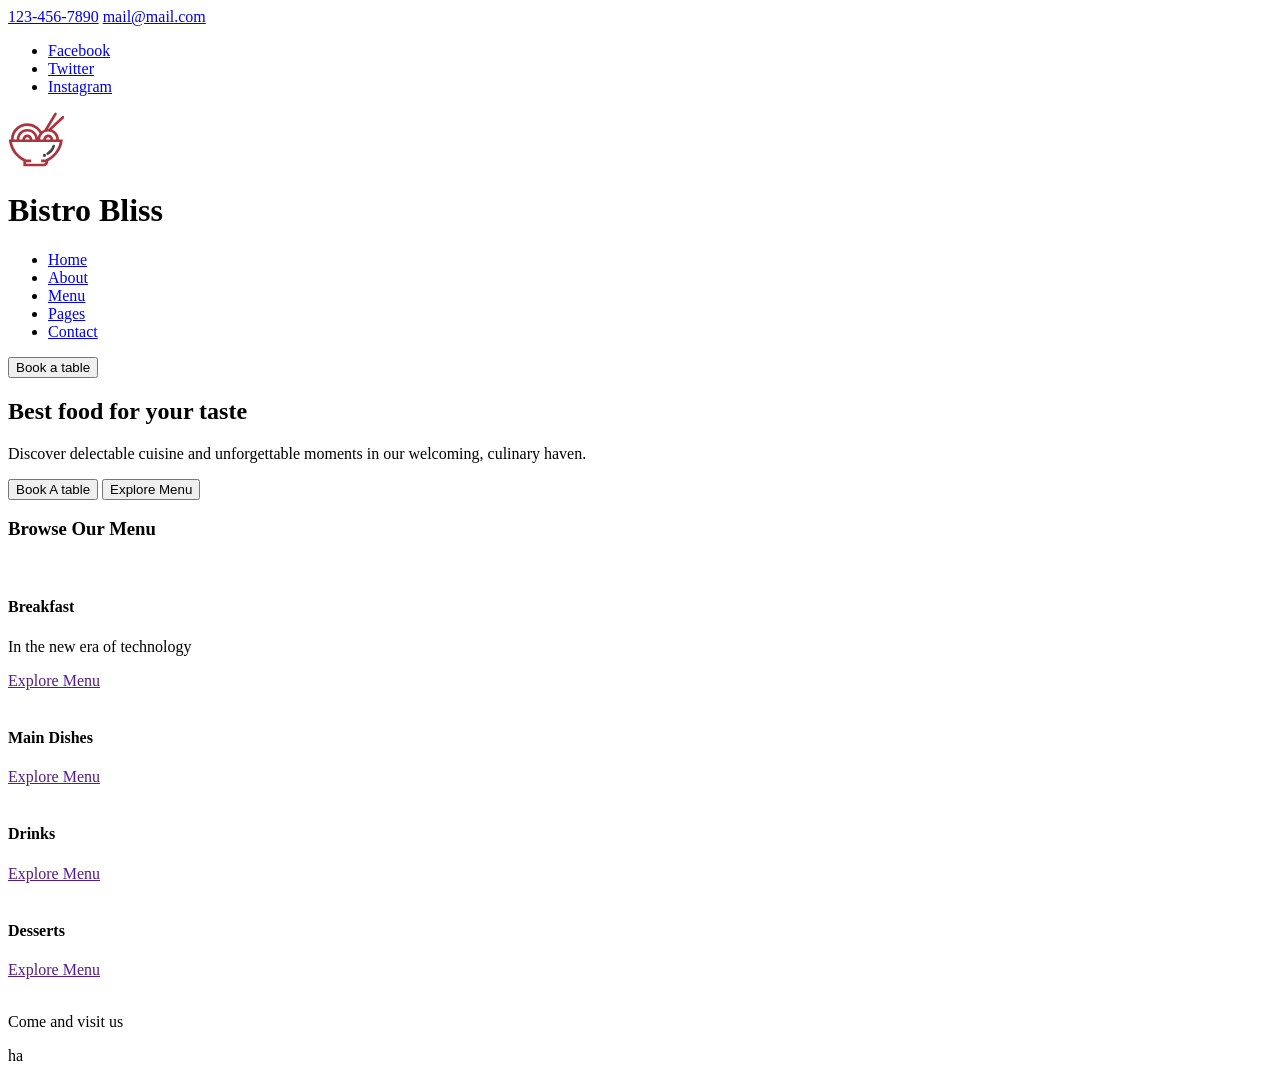
==== index.html @ f6287254 "primer dia de cambios en la web" ====
<!DOCTYPE html>
<html lang="es">
<head>
    <meta charset="UTF-8">
    <meta name="viewport" content="width=device-width, initial-scale=1.0">
    <title>Document</title>
</head>
<body>
    <header>
        <div class="top-bar">
            <div class="top-bar-contact">
                <a href="tel:1234567890">123-456-7890</a>
                <a href="mailto:mail@mail.com">mail@mail.com</a>
            </div>
        
            <nav class="top-bar-social">
                <ul>
                    <li>
                        <a href="#">Facebook</a>
                    </li>
                    <li>
                        <a href="#">Twitter</a>
                    </li>
                    <li>
                        <a href="#">Instagram</a>
                    </li>
                </ul>
            </nav>
        </div>
        <div class="main-menu">
            <div>
                <img class="logo" src="/images/japanese-food (1).svg" alt="Logo del restaurante Bistro Bliss">
                <h1>Bistro Bliss</h1>
            </div>
            <nav class="menu">
                <ul>
                    <li>
                        <a href="#">Home</a>
                    </li>
                    <li>
                        <a href="#">About</a>
                    </li>
                    <li>
                        <a href="#">Menu</a>
                    </li>
                    <li>
                        <a href="#">Pages</a>
                    </li>
                    <li>
                        <a href="#">Contact</a>
                    </li>
                </ul>
            </nav>
            <button class="button">Book a table</button>
        </div>
    </header>
    <main>
       <section class="hero-banner">
            <div class="hero-banner-content">
                <h2 class="hero-banner-title">Best food for your taste</h2>
                <p class="hero-banner-description">Discover delectable cuisine and unforgettable moments in our welcoming, culinary haven.</p>
                <div class="hero-banner-buttons">
                    <button class="hero-banner-button">Book A table</button>
                    <button class="hero-banner-button">Explore Menu</button> 
                </div>
            </div>
       </section>
       <section class="our menu">
        <h3 class="our-menu-title">Browse Our Menu</h3>
        <div class="our-menu-cards">
            <article>
                <img src="" alt="">
                <h4>Breakfast</h4>
                <p>In the new era of technology</p>
                <a href="">Explore Menu</a>
            </article>
            <article>
                <img src="" alt="">
                <h4>Main Dishes</h4>
                <p></p>
                <a href="">Explore Menu</a>
            </article>
            <article>
                <img src="" alt="">
                <h4>Drinks</h4>
                <p></p>
                <a href="">Explore Menu</a>
            </article>
            <article>
                <img src="" alt="">
                <h4>Desserts</h4>
                <p></p>
                <a href="">Explore Menu</a>
            </article>

        </div>
       </section>
       <section class="about-us">
        <div class="abou-us-info">
            <img src="" alt="">
            <article>
                <p>Come and visit us</p>
                <p></p>
                <p>ha</p>
                <p></p>
            </article>
        </div>

    
       </section>
       <section></section>
       <section></section>
       <section></section>
       <section></section>
    




   </main>
   <footer></footer>
    












</body>
</html>
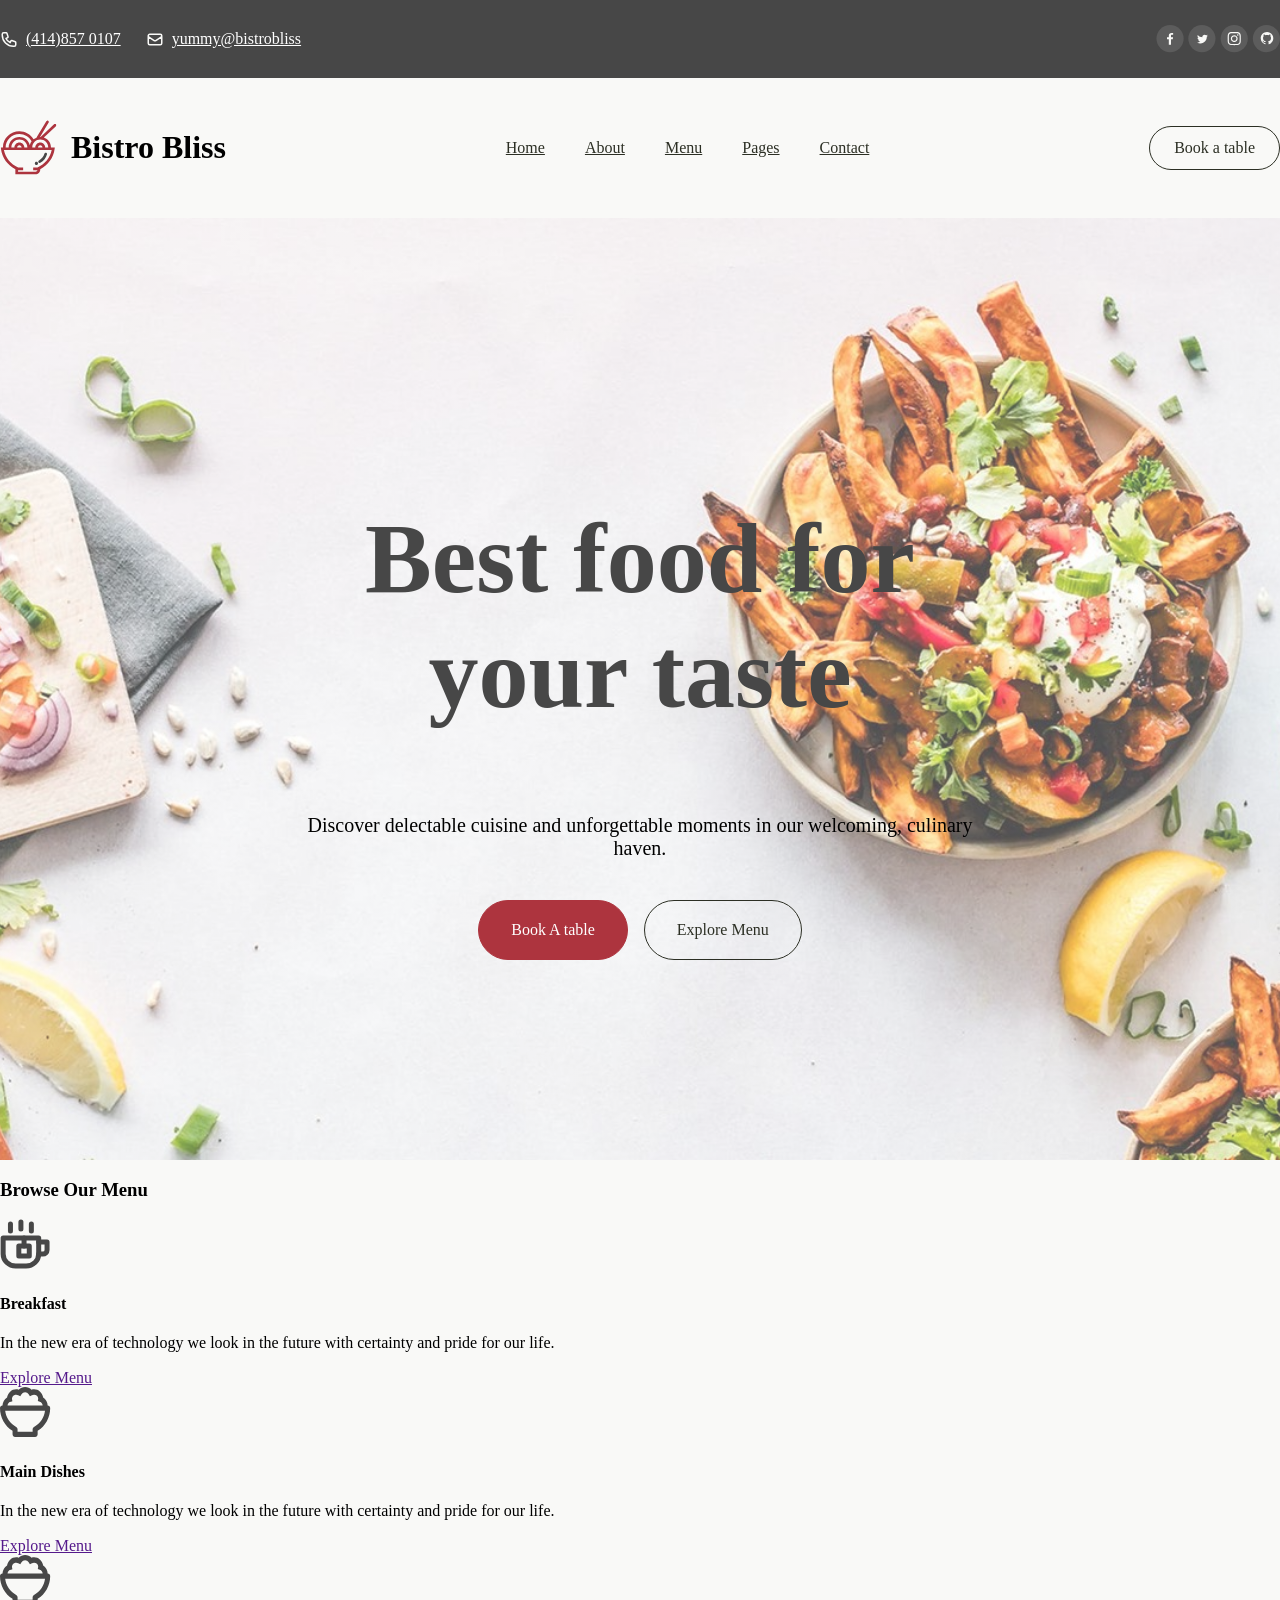
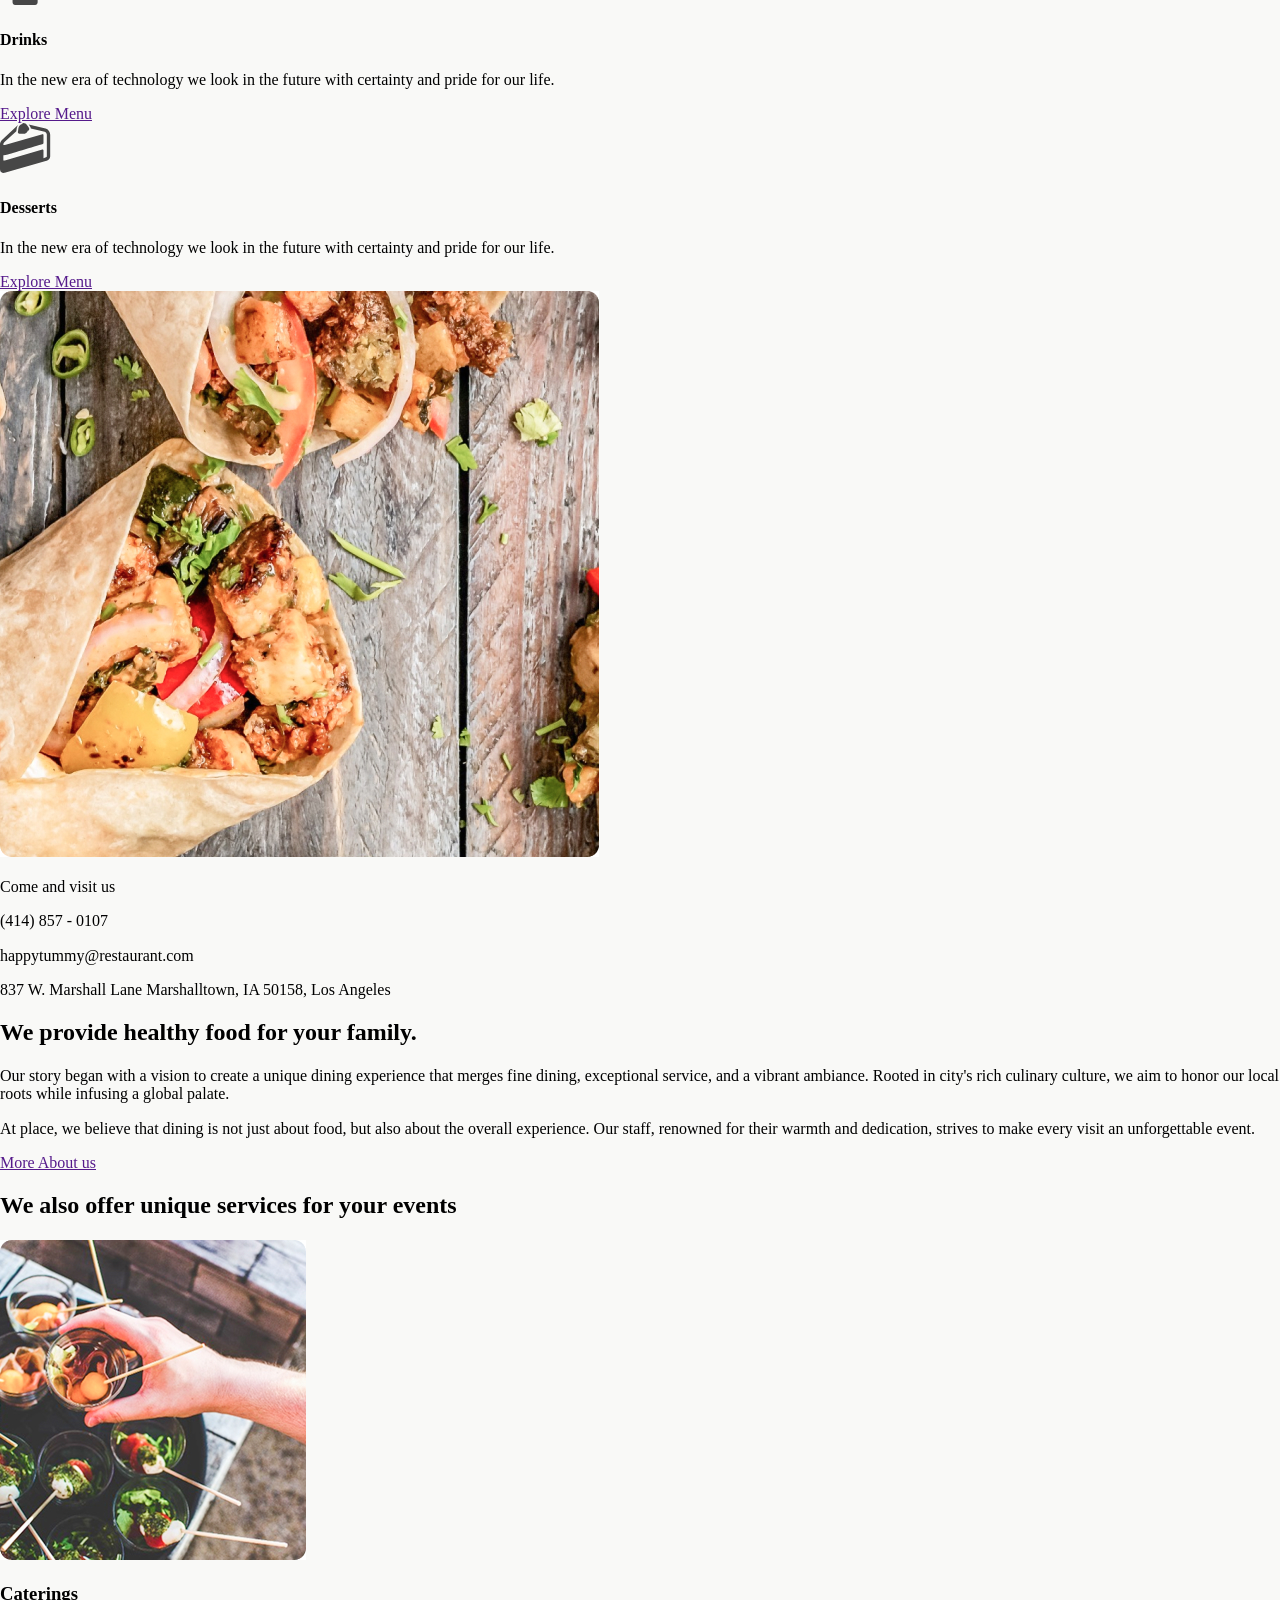
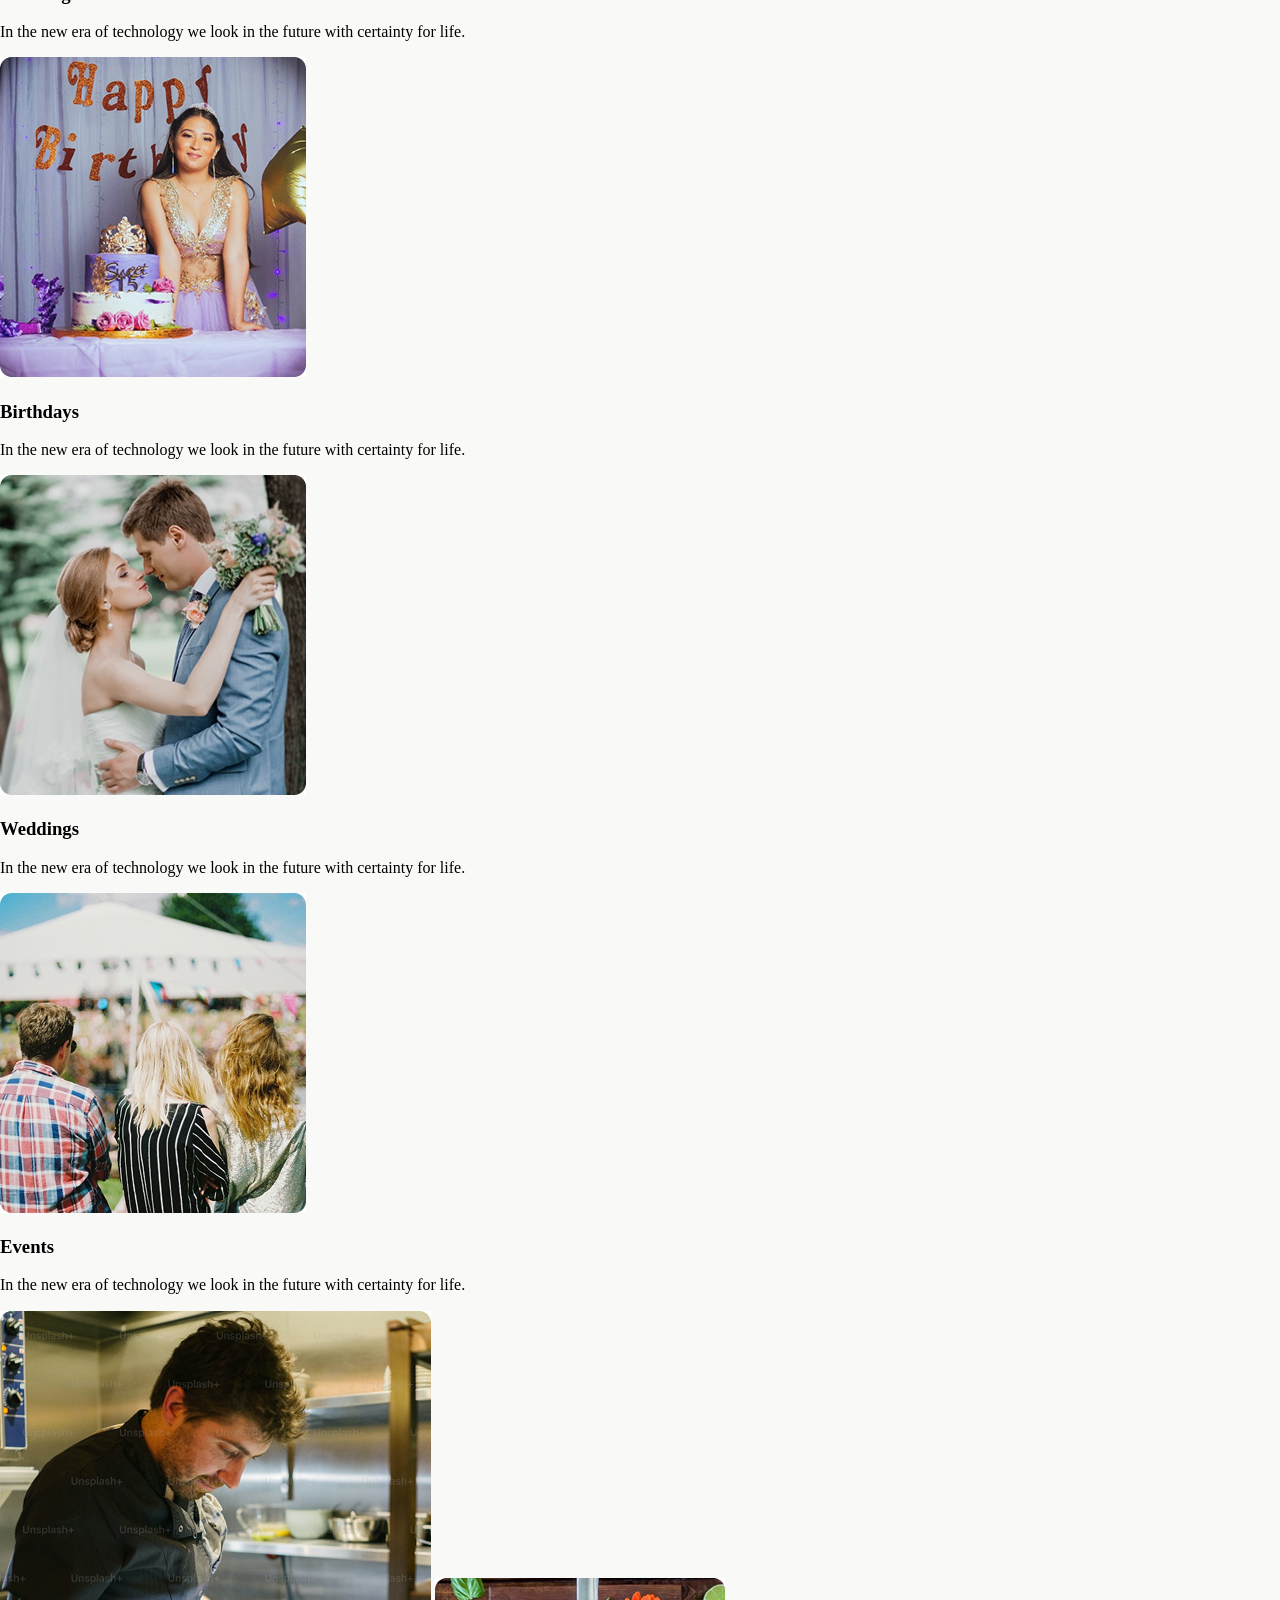
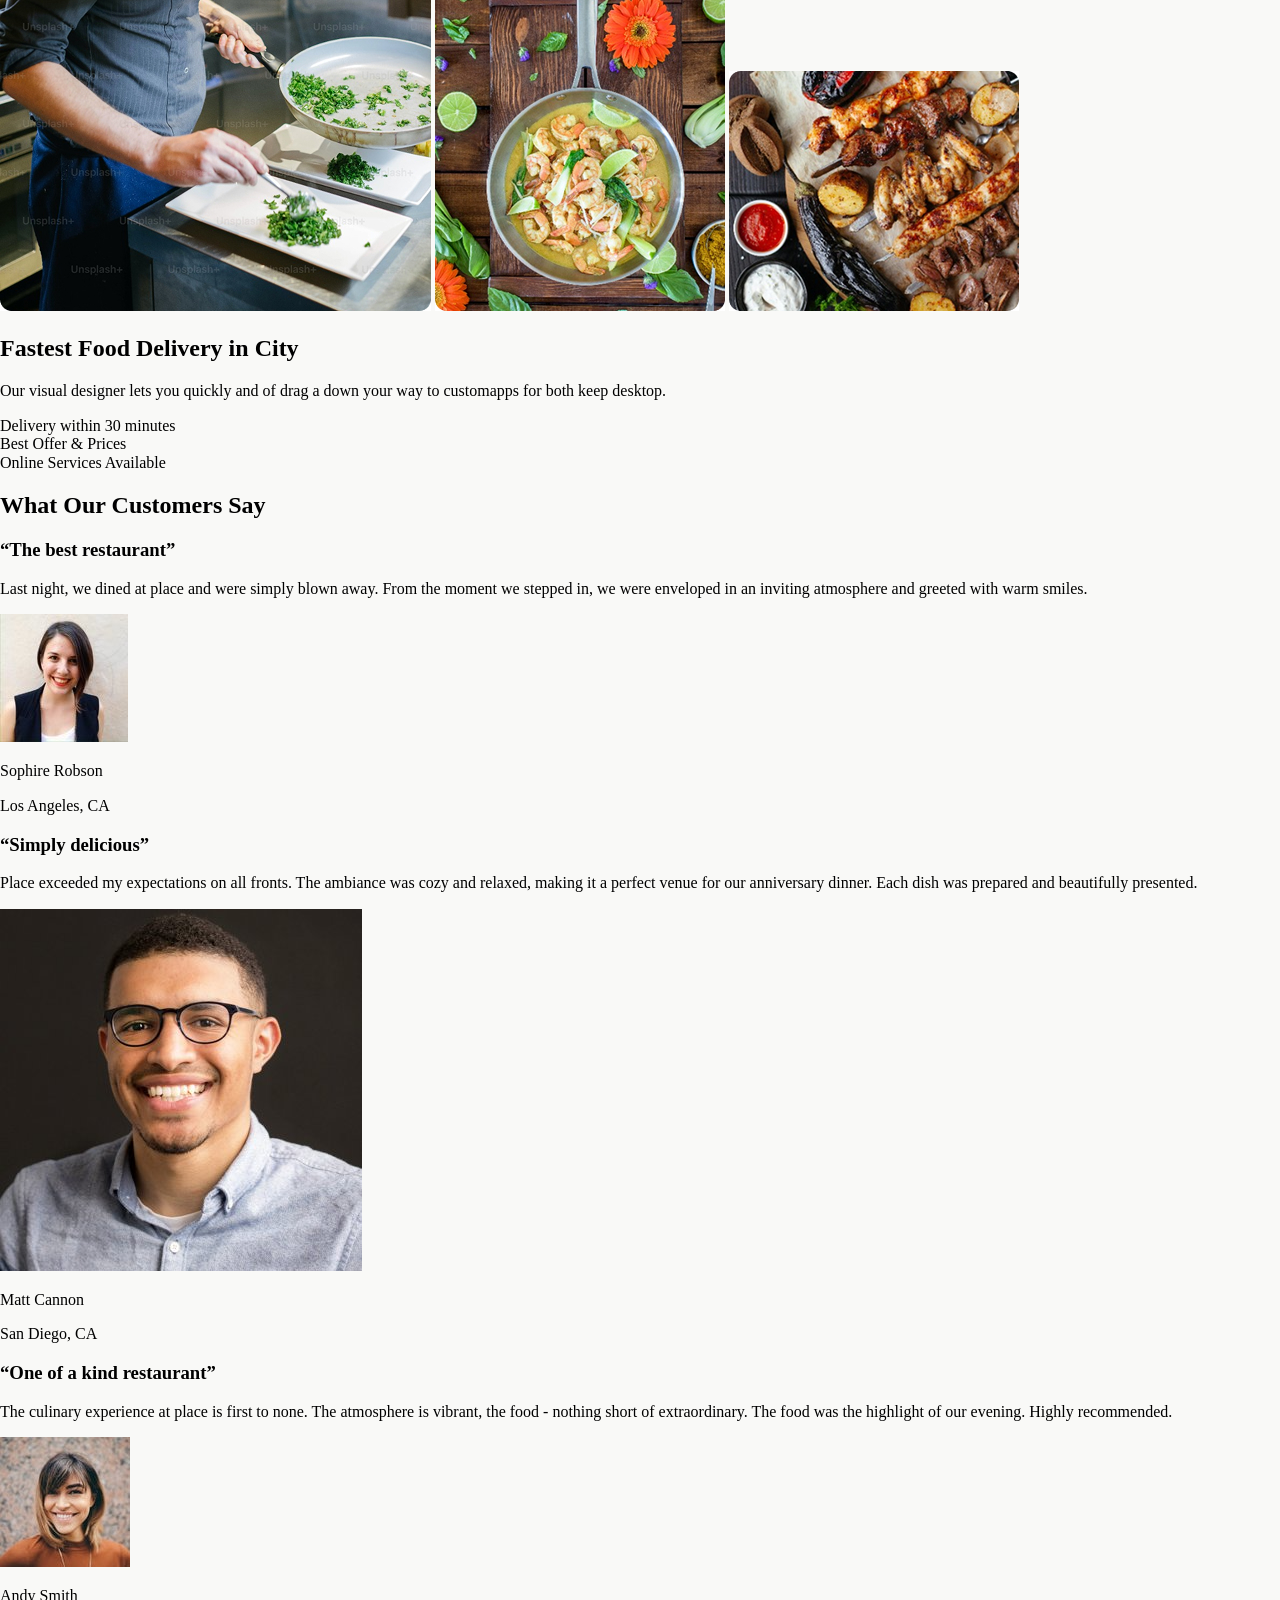
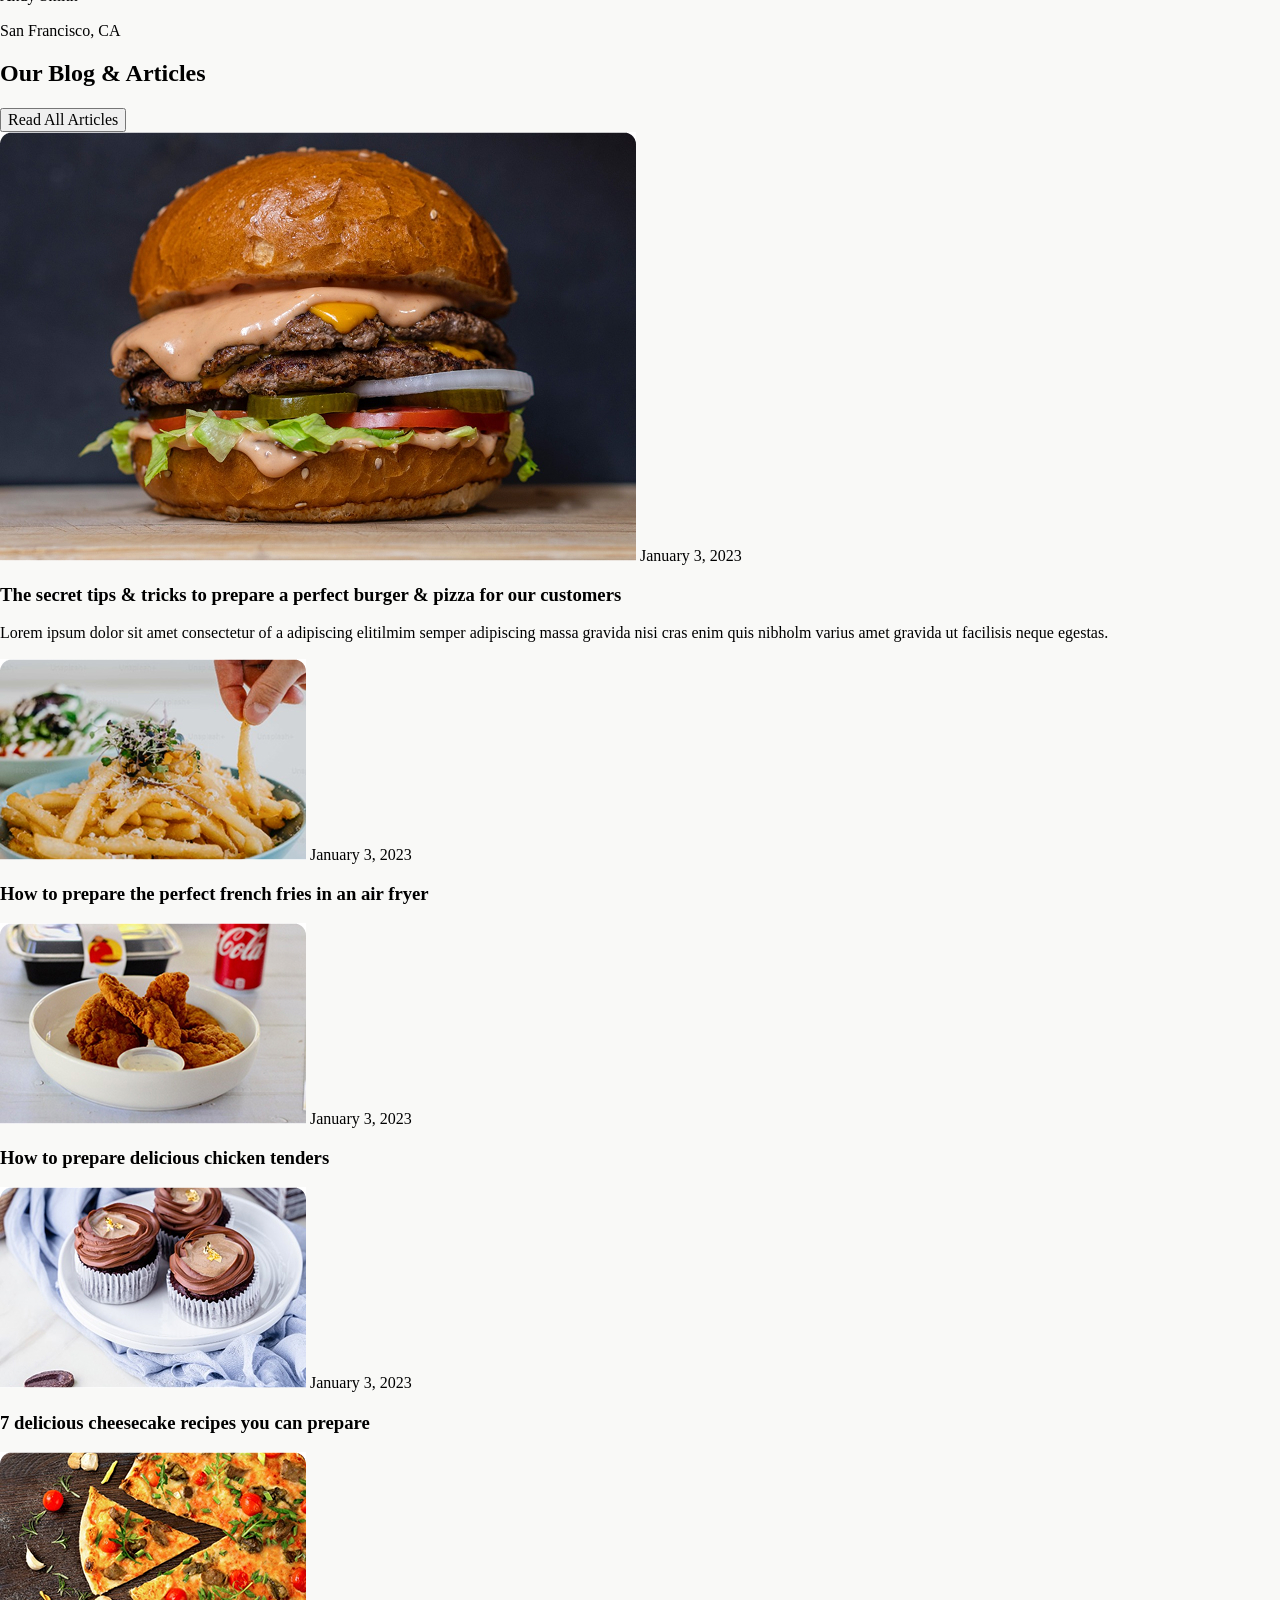
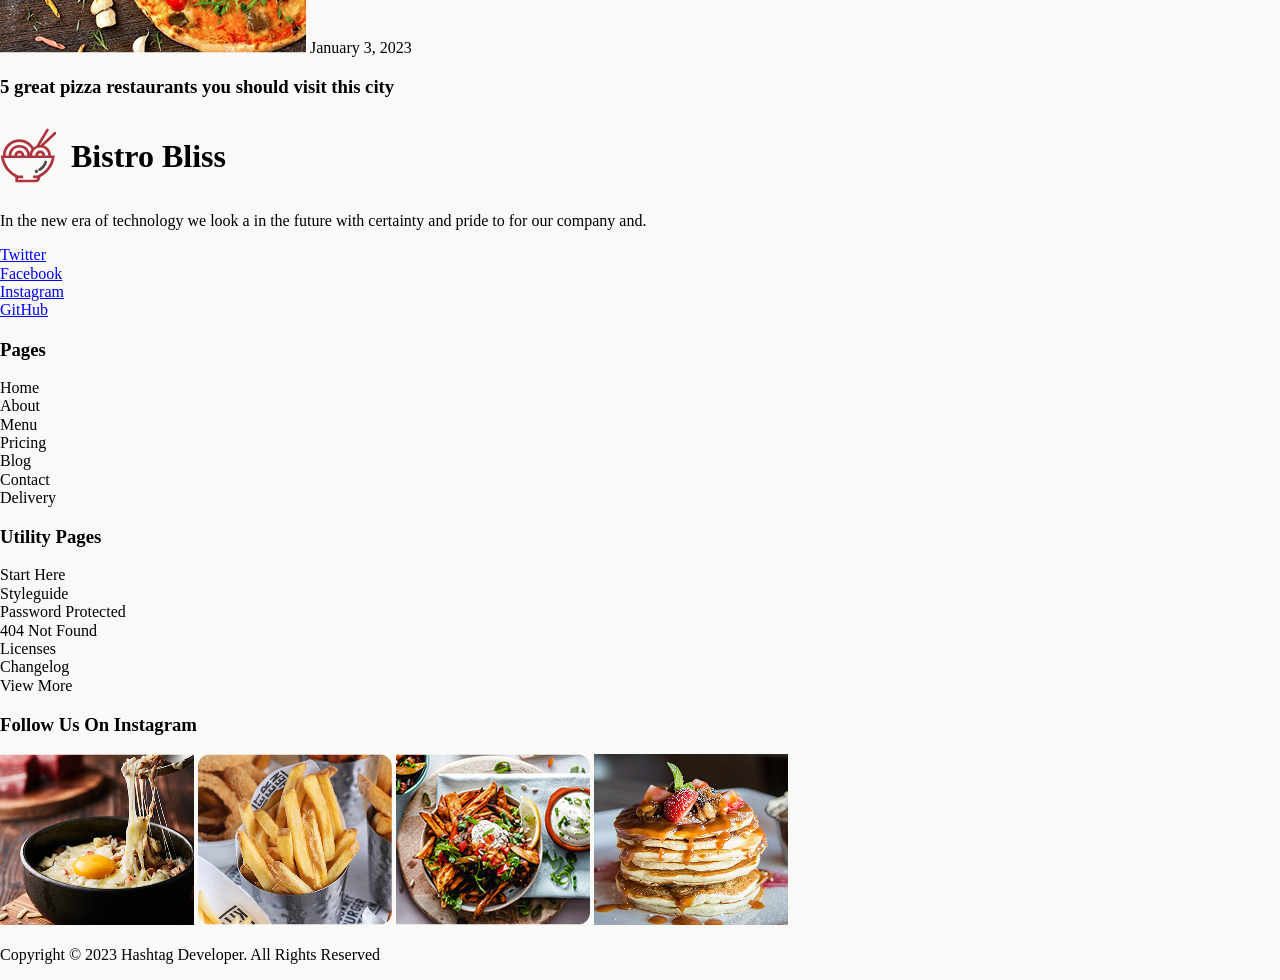
==== commit 5d463d54: "fin html y primeros css" ====
--- a/index.html
+++ b/index.html
@@ -4,36 +4,55 @@
     <meta charset="UTF-8">
     <meta name="viewport" content="width=device-width, initial-scale=1.0">
     <title>Document</title>
+    <link rel="stylesheet" href="/css/styles.css">
 </head>
 <body>
-    <header>
-        <div class="top-bar">
-            <div class="top-bar-contact">
-                <a href="tel:1234567890">123-456-7890</a>
-                <a href="mailto:mail@mail.com">mail@mail.com</a>
-            </div>
-        
-            <nav class="top-bar-social">
-                <ul>
-                    <li>
-                        <a href="#">Facebook</a>
-                    </li>
-                    <li>
-                        <a href="#">Twitter</a>
-                    </li>
-                    <li>
-                        <a href="#">Instagram</a>
-                    </li>
-                </ul>
+    <header class="header">
+        <div class="bg-dark-grey">
+            <nav class="top-bar">
+                <div class="top-bar-contact">
+                    <a href="tel:1234567890">
+                        <img src="/images/phone.svg" alt="">
+                    (414)857 0107
+                    </a>
+                    <a href="mailto:mail@mail.com">
+                        <img src="/images/mail.svg" alt="icono del mail">
+                    yummy@bistrobliss
+                    </a>
+                </div>
+                <nav class="top-bar-social">
+                    <ul class="top-bar-social-menu">
+                        <li>
+                            <a href="#">
+                                <img src="/images/facebook.svg" alt="Icono de Facebook">
+                            </a>
+                        </li>
+                        <li>
+                            <a href="#">
+                                <img src="/images/twitter.svg" alt="Icono de Twitter">
+                            </a>
+                        </li>
+                        <li>
+                            <a href="#">
+                                <img src="/images/instagram.svg" alt="Icono de Instagram">
+                            </a>
+                        </li>
+                        <li>
+                            <a href="#">
+                                <img src="/images/github.svg" alt="Icono de GitHub">
+                            </a>
+                        </li>
+                    </ul>
+                </nav>
             </nav>
         </div>
         <div class="main-menu">
-            <div>
+            <div class="logo">
                 <img class="logo" src="/images/japanese-food (1).svg" alt="Logo del restaurante Bistro Bliss">
                 <h1>Bistro Bliss</h1>
             </div>
             <nav class="menu">
-                <ul>
+                <ul class="menu-list">
                     <li>
                         <a href="#">Home</a>
                     </li>
@@ -54,83 +73,241 @@
             <button class="button">Book a table</button>
         </div>
     </header>
-    <main>
+    <main class="main">
        <section class="hero-banner">
             <div class="hero-banner-content">
                 <h2 class="hero-banner-title">Best food for your taste</h2>
                 <p class="hero-banner-description">Discover delectable cuisine and unforgettable moments in our welcoming, culinary haven.</p>
                 <div class="hero-banner-buttons">
-                    <button class="hero-banner-button">Book A table</button>
-                    <button class="hero-banner-button">Explore Menu</button> 
+                    <button class="button button-red button-xl">Book A table</button>
+                    <button class="button button-xl">Explore Menu</button> 
                 </div>
             </div>
        </section>
        <section class="our menu">
-        <h3 class="our-menu-title">Browse Our Menu</h3>
-        <div class="our-menu-cards">
-            <article>
-                <img src="" alt="">
-                <h4>Breakfast</h4>
-                <p>In the new era of technology</p>
-                <a href="">Explore Menu</a>
-            </article>
-            <article>
-                <img src="" alt="">
-                <h4>Main Dishes</h4>
-                <p></p>
-                <a href="">Explore Menu</a>
-            </article>
-            <article>
-                <img src="" alt="">
-                <h4>Drinks</h4>
-                <p></p>
-                <a href="">Explore Menu</a>
-            </article>
-            <article>
-                <img src="" alt="">
-                <h4>Desserts</h4>
-                <p></p>
-                <a href="">Explore Menu</a>
-            </article>
+            <h3 class="our-menu-title">Browse Our Menu</h3>
+            <div class="our-menu-cards">
+                <article class="our-menu-card">
+                    <img class="our-menu-card-image" src="/images/icono taza.svg" alt="Icon Breakfast">
+                    <h4 class="our-menu-card-title">Breakfast</h4>
+                    <p class="our-menu-card-desc">In the new era of technology we look in the future with certainty and pride for our life.</p>
+                    <a href="">Explore Menu</a>
+                </article>
+                <article class="our-menu-card">
+                    <img class="our-menu-card-image" src="/images/icono bol.svg" alt="Icon Main-dishes">
+                    <h4 class="our-menu-card-title" >Main Dishes</h4>
+                    <p class="our-menu-card-desc">In the new era of technology we look in the future with certainty and pride for our life.</p>
+                    <a href="">Explore Menu</a>
+                </article>
+                <article class="our-menu-card">
+                    <img class="our-menu-card-image" src="/images/icono bol.svg" alt="Icon Drinks">
+                    <h4 class="our-menu-card-title">Drinks</h4>
+                    <p class="our-menu-card-desc">In the new era of technology we look in the future with certainty and pride for our life.</p>
+                    <a href="">Explore Menu</a>
+                </article>
+                <article class="our-menu-card">
+                    <img class="our-menu-card-image" src="/images/icono tarta.svg" alt="Icon Desserts">
+                    <h4 class="our-menu-card-title">Desserts</h4>
+                    <p class="our-menu-card-desc">In the new era of technology we look in the future with certainty and pride for our life.</p>
+                    <a href="">Explore Menu</a>
+                </article>
+            </div>
+       </section>
+       <section class="about-us">
+            <div class="about-us-info">
+                <img class="about-us-info-image" src="/images/about us.jpg" alt="Image about-us">
+                <article class="about-us-info-box">
+                    <p class="about-us-info-box-title">Come and visit us</p>
+                    <p class="about-us-info-box-phone">(414) 857 - 0107</p>
+                    <p class="about-us-info-box-mail">happytummy@restaurant.com</p>
+                    <p class="about-us-info-box-address">837 W. Marshall Lane Marshalltown, IA 50158, Los Angeles</p>
+                </article>
+            </div>
+            <div class="about-us-text">
+                <h2 class="about-us-title">We provide healthy food for your family.</h2>
+                <p class="about-us-desc">Our story began with a vision to create a unique dining experience that merges fine dining, exceptional service, and a vibrant ambiance. Rooted in city's rich culinary culture, we aim to honor our local roots while infusing a global palate.</p>
+                <p class="about-us-desc">At place, we believe that dining is not just about food, but also about the overall experience. Our staff, renowned for their warmth and dedication, strives to make every visit an unforgettable event.</p>
+                <a class="about-us-link" href="">More About us</a>
+            </div>
+       </section>
+       <section class="services">
+            <h2 class="services-title">We also offer unique services for your events</h2>
+            <div class="services-cards">
+                <article class="services-card">
+                    <img class="services-card-img" src="/images/services_card_1.jpg" alt="">
+                    <h3 class="services-card-title">Caterings</h3>
+                    <p class="services-card-desc">In the new era of technology we look in the future with certainty for life.</p>
+                </article>
+                <article class="services-card">
+                    <img class="services-card-img" src="/images/services_card_2.jpg" alt="Image of the Birthday">
+                    <h3 class="services-card-title">Birthdays</h3>
+                    <p class="services-card-desc">In the new era of technology we look in the future with certainty for life.</p>
+                </article>
+                <article class="services-card">
+                    <img class="services-card-img" src="/images/services_card_3.jpg" alt="Image of the wedding">
+                    <h3 class="services-card-title">Weddings</h3>
+                    <p class="services-card-desc">In the new era of technology we look in the future with certainty for life.</p>
+                </article>
+                <article class="services-card">
+                    <img class="services-card-img" src="/images/services_card_4.jpg" alt="">
+                    <h3 class="services-card-title">Events</h3>
+                    <p class="services-card-desc">In the new era of technology we look in the future with certainty for life.</p>
+                </article>
+            </div>
+       </section>
+       <section class="delivery">
+            <div class="delivery-imgs">
+                <img class="delivery-imgs-img" src="/images/chef.jpg" alt="">
+                <img class="delivery-imgs-img" src="/images/prawns.jpg" alt="">
+                <img class="delivery-imgs-img" src="/images/meat.jpg" alt="">
+            </div>
+            <div class="delivery-info">
+                <h2 class="delivery-info-title">Fastest Food Delivery in City</h2>
+                <p class="delivery-desc">Our visual designer lets you quickly and of drag a down your way to customapps for both keep desktop. </p>
+                <ul class="delivery-points">
+                    <li class="delivery-points-item">Delivery within 30 minutes</li>
+                    <li class="delivery-points-item">Best Offer & Prices</li>
+                    <li class="delivery-points-item">Online Services Available</li>
+                </ul>
+            </div>
+       </section>
+       <section class="opinions">
+            <h2 class="opinions-title">What Our Customers Say</h2>
+            <div class="opinions-cards">
+                <article class="opinions-card">
+                    <h3 class="opinions-card-title">“The best restaurant”</h3>
+                    <p class="opinions-card-desc">
+                    Last night, we dined at place and were simply blown away. 
+                    From the moment we stepped in, we were enveloped in an inviting atmosphere and greeted with warm smiles.</p>
+                    <div class="opinions-card-author">
+                        <img src="/images/customer1.png" alt="" class="opinions-card-author-img">
+                        <p class="opinions-card-author name">Sophire Robson</p>
+                        <p class="opinions-card-aurhor-city">Los Angeles, CA</p>
+                    </div>
+                </article>
+                <article class="opinions-card">
+                    <h3 class="opinions-card-title">“Simply delicious”</h3>
+                    <p class="opinions-card-desc">
+                        Place exceeded my expectations on all fronts. 
+                        The ambiance was cozy and relaxed, making it a perfect venue for our anniversary dinner. 
+                        Each dish was prepared and beautifully presented.</p>
+                    <div class="opinions-card-author">
+                        <img src="/images/customer2.png" alt="" class="opinions-card-author-img">
+                        <p class="opinions-card-author name">Matt Cannon</p>
+                        <p class="opinions-card-aurhor-city">San Diego, CA</p>
+                    </div>
+                </article>
+                <article class="opinions-card">
+                    <h3 class="opinions-card-title">“One of a kind restaurant”</h3>
+                    <p class="opinions-card-desc">
+                        The culinary experience at place is first to none. 
+                        The atmosphere is vibrant, the food - nothing short of extraordinary. 
+                        The food was the highlight of our evening. Highly recommended.</p>
+                    <div class="opinions-card-author">
+                        <img src="/images/customer3.png" alt="" class="opinions-card-author-img">
+                        <p class="opinions-card-author name">Andy Smith</p>
+                        <p class="opinions-card-aurhor-city">San Francisco, CA</p>
+                    </div>
+                </article>
+            </div>
+       </section>
+       <section class="blog">
+            <div class="blog-header">
+                <h2 class="blog-title">Our Blog & Articles</h2>
+                <button class="blog-button">Read All Articles</button>
+            </div>
+            <div class="blog-articles">
+                <article class="blog-article">
+                    <img class="blog-article-img" src="/images/burguer.jpg" alt="">
+                    <time class="blog-article-date" datetime="">January 3, 2023</time>
+                    <h3 class="blog-article-title">The secret tips & tricks to prepare a perfect burger & pizza for our customers</h3>
+                    <p class="blog-article-desc">Lorem ipsum dolor sit amet consectetur of a adipiscing elitilmim semper adipiscing massa gravida nisi cras enim quis nibholm varius amet gravida ut facilisis neque egestas.</p>
+                </article>
+                <article class="blog-article">
+                    <img src="/images/fries.jpg" alt="">
+                    <time class="blog-article-date" datetime="">January 3, 2023</time>
+                    <h3 class="blog-article-title">How to prepare the perfect french fries in an air fryer</h3>
+                </article>
+                <article class="blog-article">
+                    <img src="/images/chikenfry.jpg" alt="">
+                    <time class="blog-article-date" datetime="">January 3, 2023</time>
+                    <h3 class="blog-article-title">How to prepare delicious chicken tenders</h3>
+                </article>
+                <article class="blog-article">
+                    <img src="/images/muffin.jpg" alt="">
+                    <time class="blog-article-date" datetime="">January 3, 2023</time>
+                    <h3 class="blog-article-title">7 delicious cheesecake recipes you can prepare</h3>
+                </article>
+                <article class="blog-article">
+                    <img src="/images/pizza.jpg" alt="">
+                    <time class="blog-article-date" datetime="">January 3, 2023</time>
+                    <h3 class="blog-article-title">5 great pizza restaurants you should visit this city</h3>
+                </article> 
+            </div>
 
+            
+       </section>
+   </main>
+   <footer class="footer">
+        <div class="footer-info">
+            <div class="footer-info-company">
+                <div class="logo">
+                    <img class="logo" src="/images/japanese-food (1).svg" alt="Logo del restaurante Bistro Bliss">
+                    <h1>Bistro Bliss</h1>
+                </div>
+                <p class="footer-info-company-desc">In the new era of technology we look a in the future with certainty and pride to for our company and.</p>
+                <nav class="top-bar-social">
+                    <ul class="">
+                        <li>
+                            <a href="#">Twitter</a>
+                        </li>
+                        <li>
+                            <a href="#">Facebook</a>
+                        </li>
+                        <li>
+                            <a href="#">Instagram</a>
+                        </li>
+                        <li>
+                            <a href="#">GitHub</a>
+                        </li>
+                    </ul>   
+                </nav>
+            </div>
+            <div class="footer-info-pages">
+                <h3 class="footer-info-pages-title">Pages</h3>
+                <ul class="footer-info-pages-menu">
+                    <li class="footer-info-pages-menu-item">Home</li>
+                    <li class="footer-info-pages-menu-item">About</li>
+                    <li class="footer-info-pages-menu-item">Menu</li>
+                    <li class="footer-info-pages-menu-item">Pricing</li>
+                    <li class="footer-info-pages-menu-item">Blog</li>
+                    <li class="footer-info-pages-menu-item">Contact</li>
+                    <li class="footer-info-pages-menu-item">Delivery</li>
+                </ul>
+            </div>
+            <div class="footer-info-utility">  
+                <h3 class="footer-info-utility-title">Utility Pages</h3>
+                <ul class="footer-info-utility-menu">
+                    <li class="footer-info-utility-menu-item">Start Here</li>
+                    <li class="footer-info-utility-menu-item">Styleguide</li>
+                    <li class="footer-info-utility-menu-item">Password Protected</li>
+                    <li class="footer-info-utility-menu-item">404 Not Found</li>
+                    <li class="footer-info-utility-menu-item">Licenses</li>
+                    <li class="footer-info-utility-menu-item">Changelog</li>
+                    <li class="footer-info-utility-menu-item">View More</li>
+                </ul>
+            </div>
+            <div class="footer-info-instagram">
+                <h3 class="footer-info-instagram-title">Follow Us On Instagram</h3>
+                <div class="footer-info-instagram-grid">
+                    <img class="footer-info-instagram-img" src="/images/instagram1.png" alt="">
+                    <img class="footer-info-instagram-img" src="images/instagram2.png" alt="">
+                    <img class="footer-info-instagram-img" src="images/instagram3.png" alt="">
+                    <img class="footer-info-instagram-img" src="images/instagram4.png" alt="">
+                </div>
+            </div>
         </div>
-       </section>
-       <section class="about-us">
-        <div class="abou-us-info">
-            <img src="" alt="">
-            <article>
-                <p>Come and visit us</p>
-                <p></p>
-                <p>ha</p>
-                <p></p>
-            </article>
-        </div>
-
-    
-       </section>
-       <section></section>
-       <section></section>
-       <section></section>
-       <section></section>
-    
-
-
-
-
-   </main>
-   <footer></footer>
-    
-
-
-
-
-
-
-
-
-
-
-
-
+        <p class="footer-copyright">Copyright © 2023 Hashtag Developer. All Rights Reserved</p>
+   </footer>
 </body>
 </html>
--- a/css/styles.css
+++ b/css/styles.css
@@ -0,0 +1,5 @@
+@import "reset.css";
+@import "layout.css";
+@import "buttons.css";
+@import "header.css";
+@import "hero-banner.css";
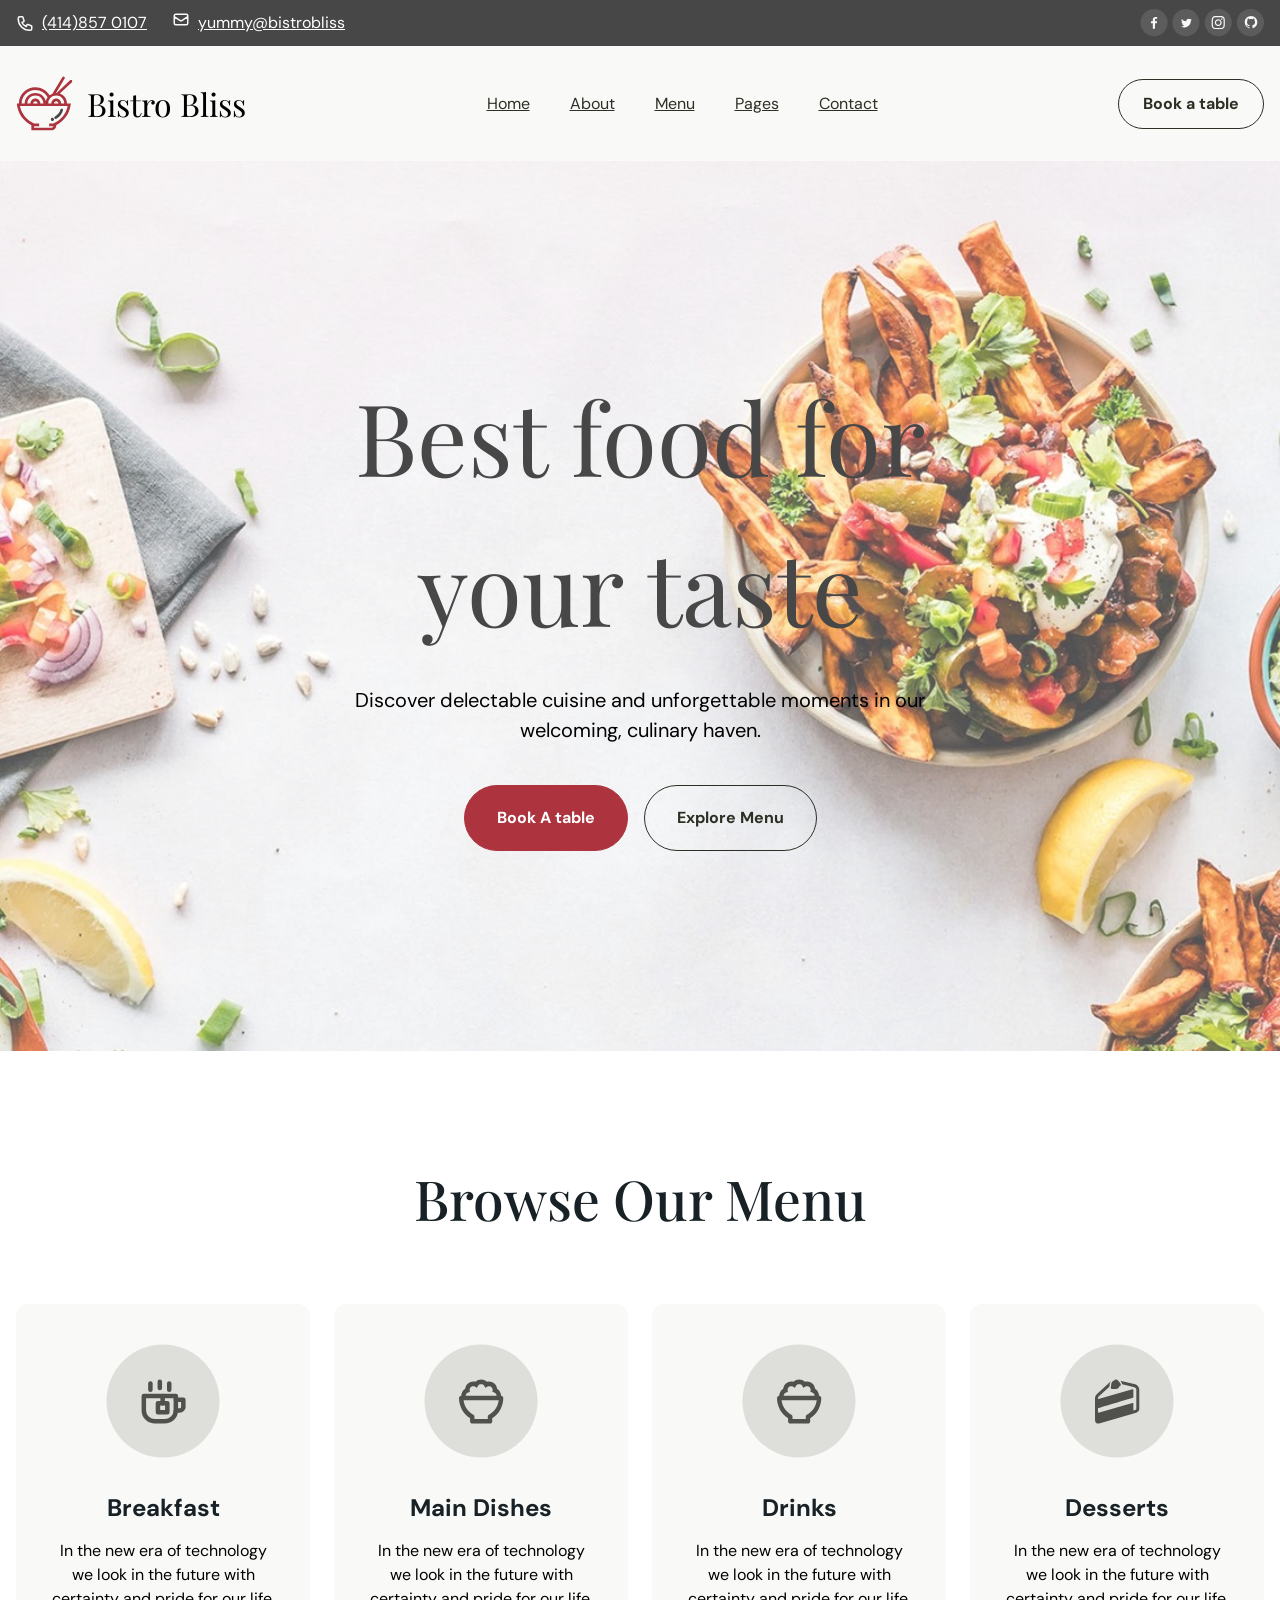
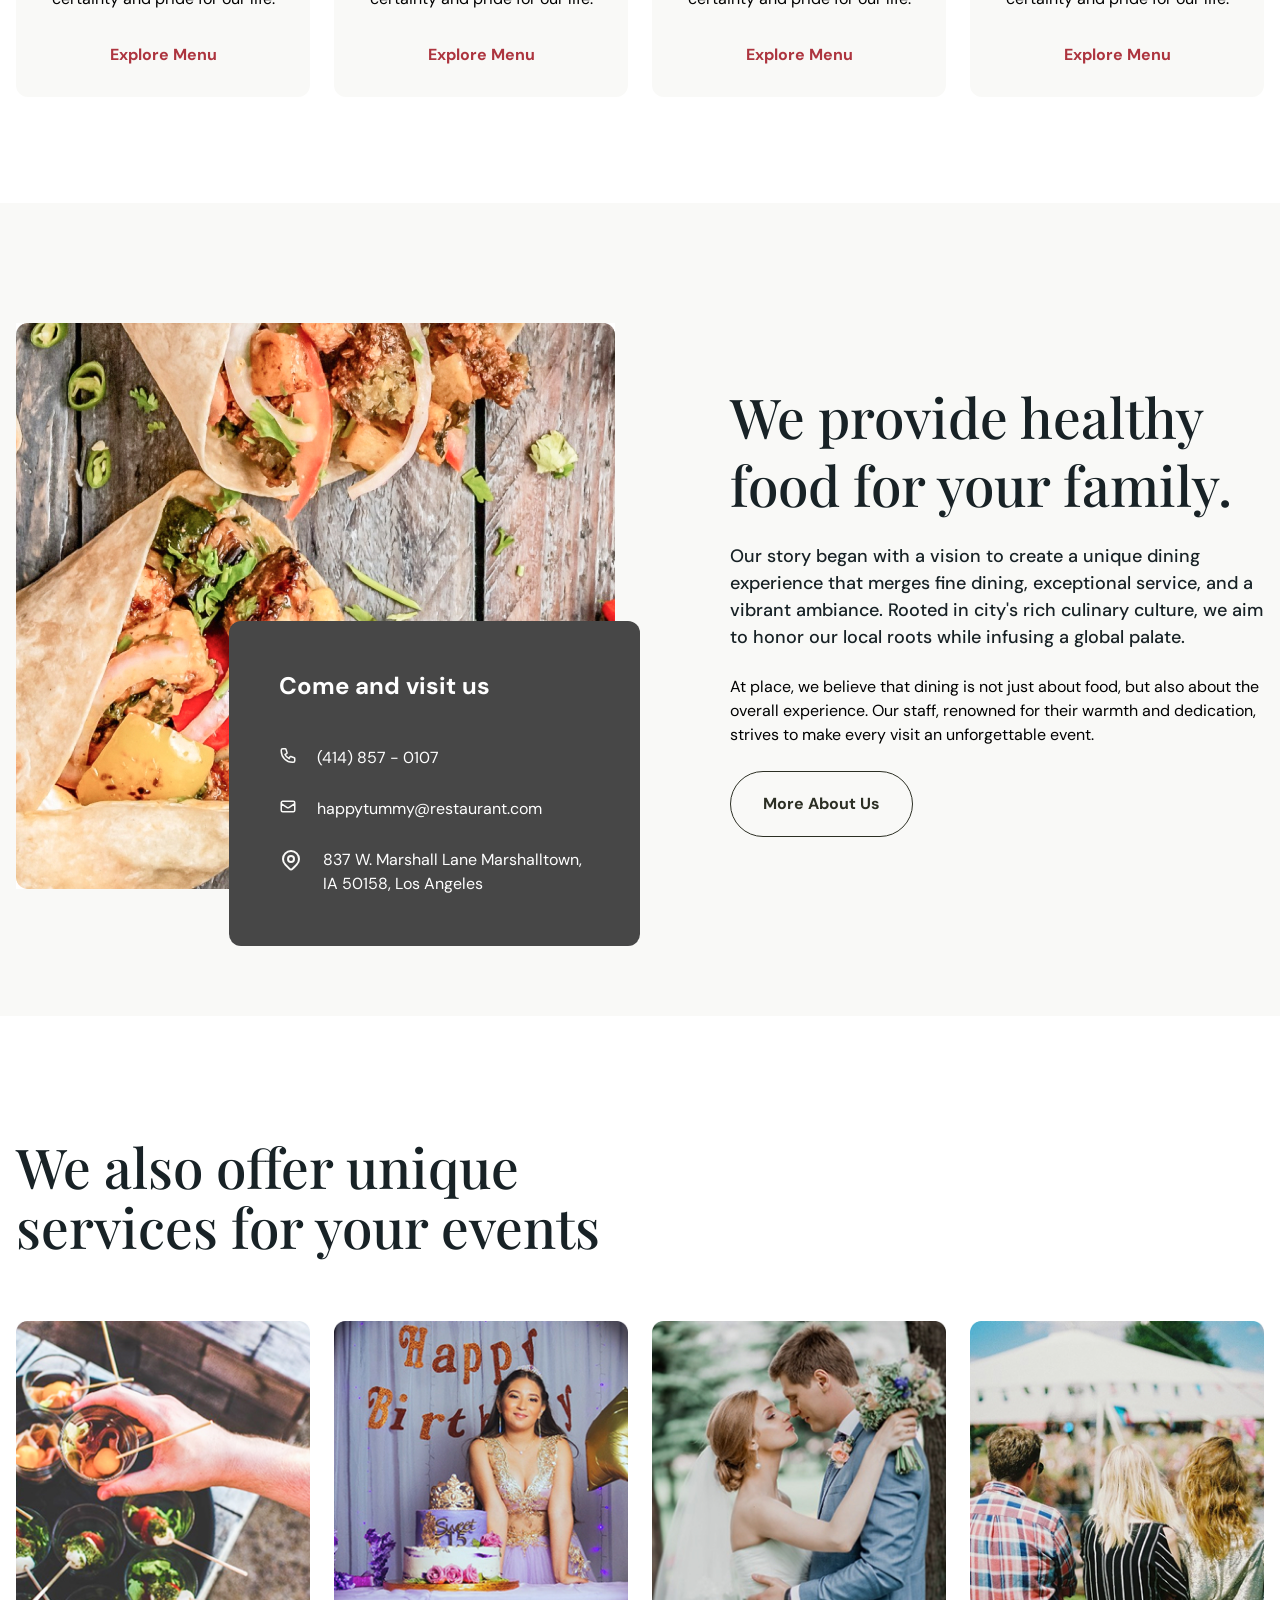
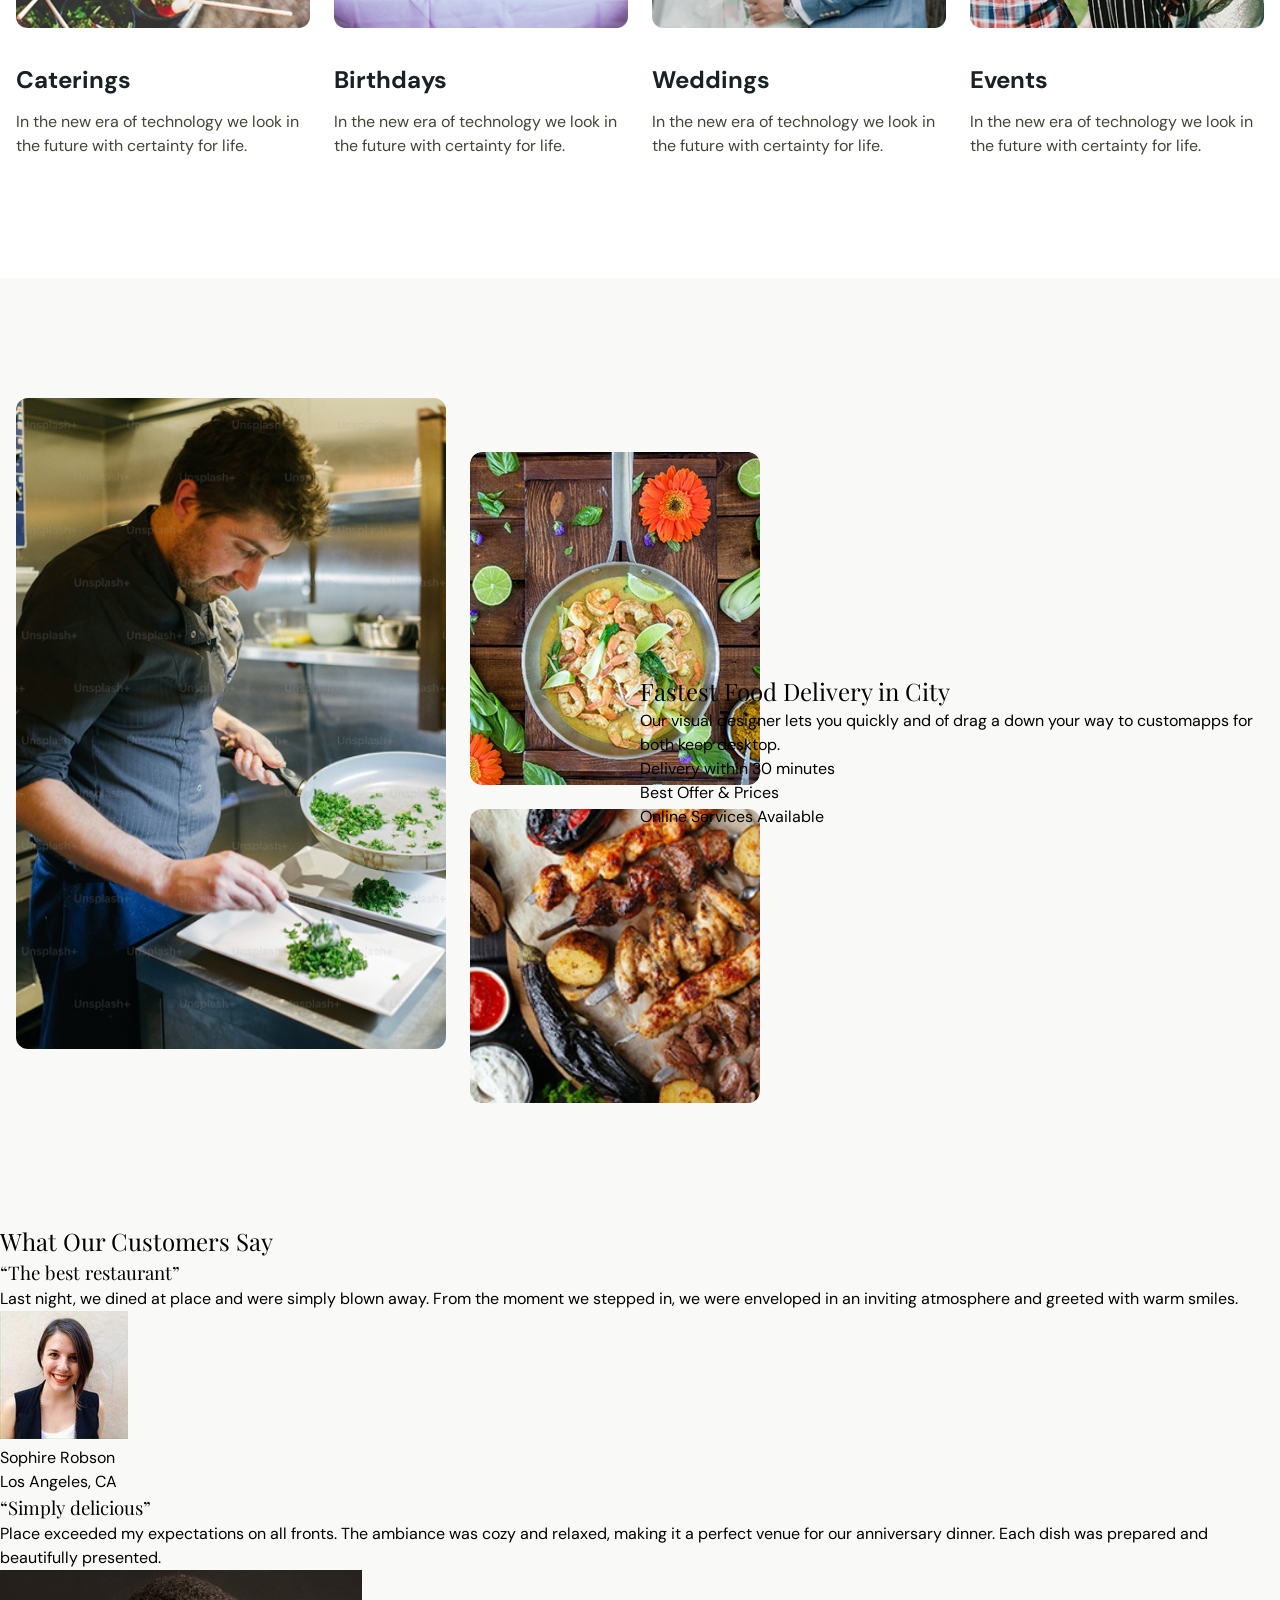
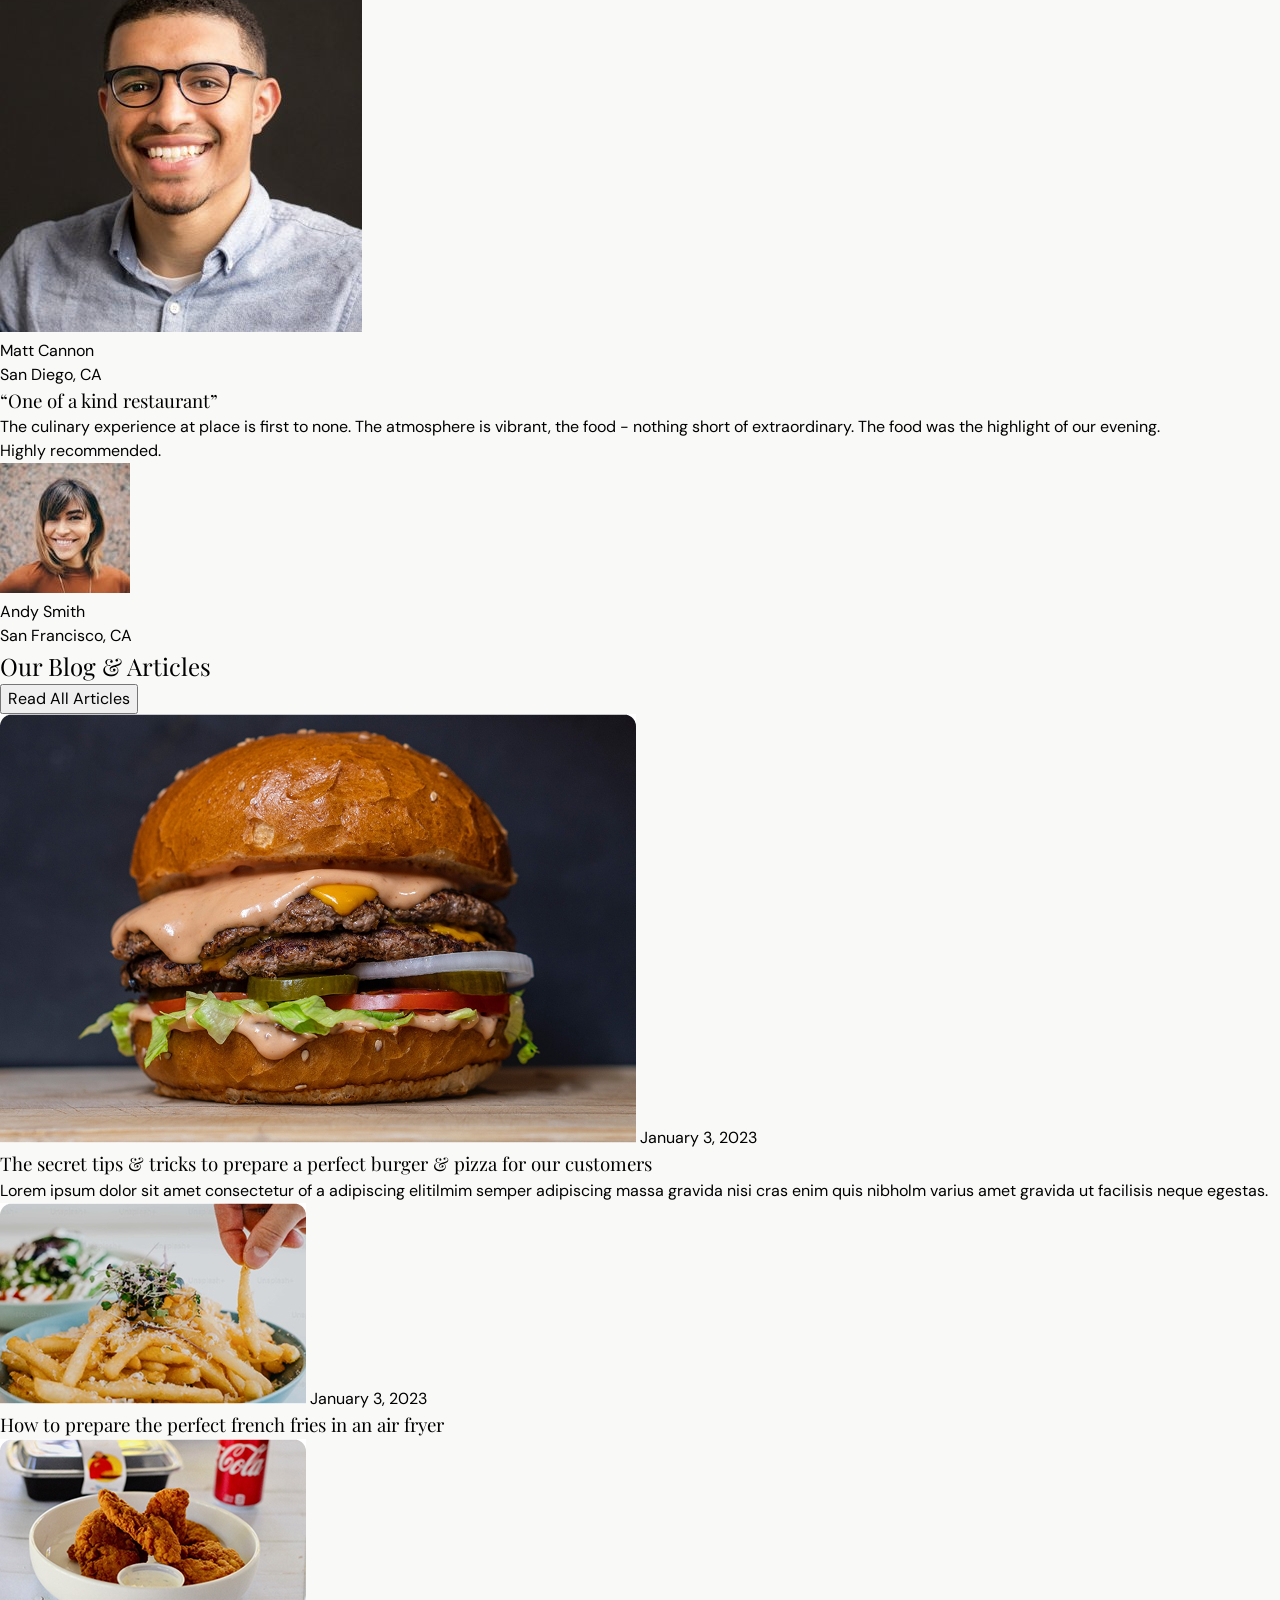
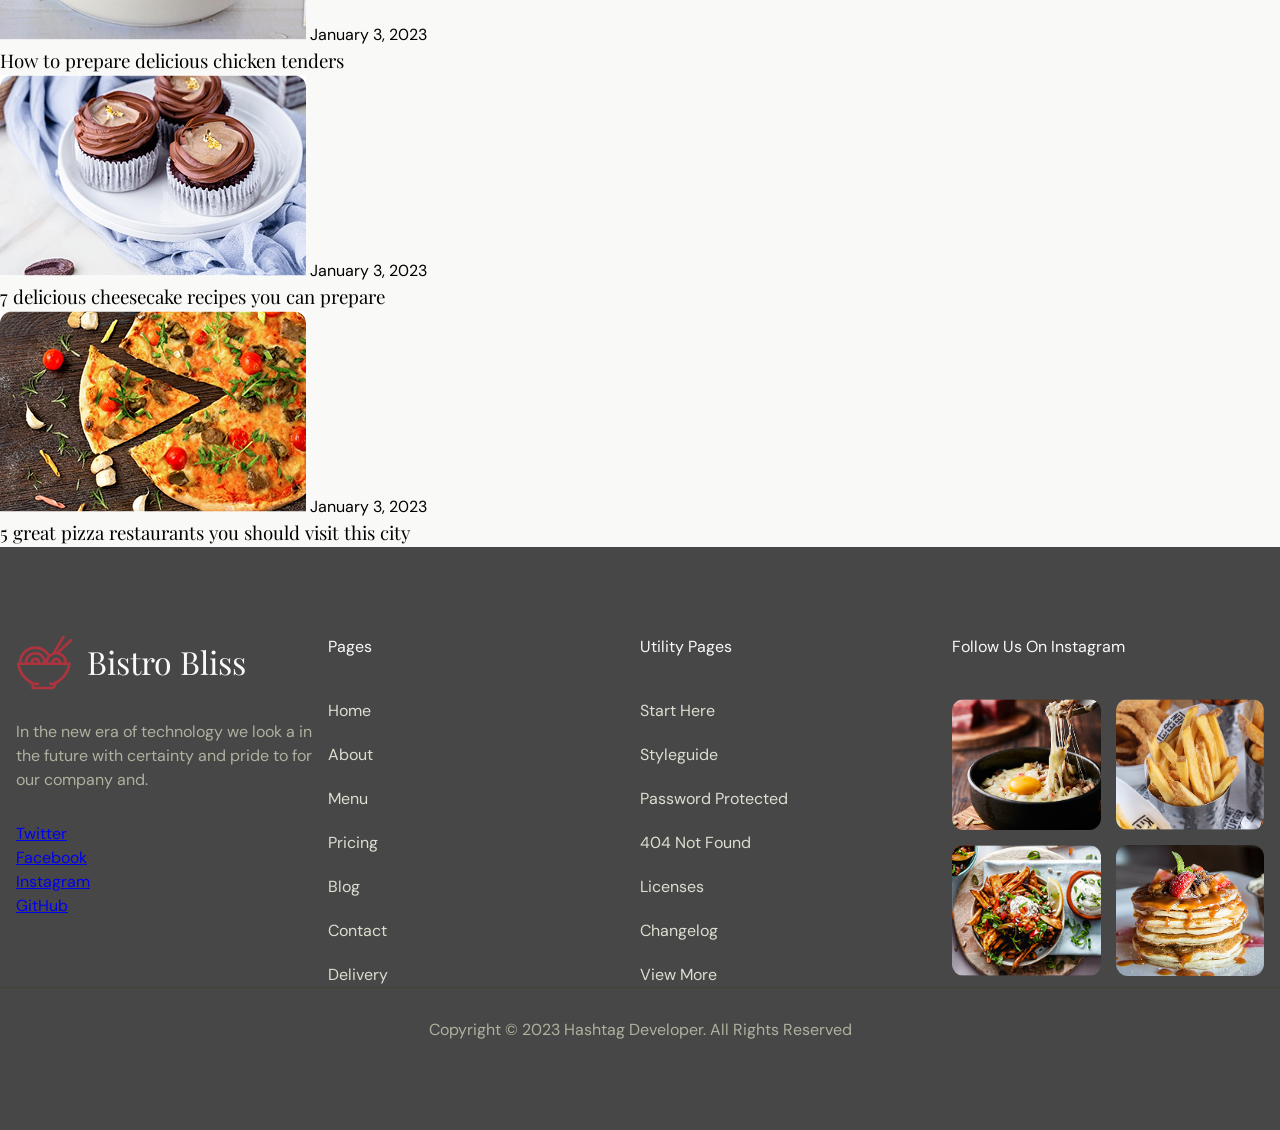
==== commit b1590beb: "terminando la web" ====
--- a/index.html
+++ b/index.html
@@ -4,19 +4,21 @@
     <meta charset="UTF-8">
     <meta name="viewport" content="width=device-width, initial-scale=1.0">
     <title>Document</title>
+    <link rel="preconnect" href="https://fonts.googleapis.com">
+    <link rel="preconnect" href="https://fonts.gstatic.com" crossorigin>
+    <link href="https://fonts.googleapis.com/css2?family=DM+Sans:ital,opsz,wght@0,9..40,100..1000;1,9..40,100..1000&family=Playfair+Display:ital,wght@0,400..900;1,400..900&display=swap" rel="stylesheet">
     <link rel="stylesheet" href="/css/styles.css">
 </head>
 <body>
     <header class="header">
         <div class="bg-dark-grey">
-            <nav class="top-bar">
+            <nav class="top-bar container">
                 <div class="top-bar-contact">
-                    <a href="tel:1234567890">
+                    <a class="phone" href="tel:1234567890">
                         <img src="/images/phone.svg" alt="">
                     (414)857 0107
                     </a>
-                    <a href="mailto:mail@mail.com">
-                        <img src="/images/mail.svg" alt="icono del mail">
+                    <a class="email" href="mailto:mail@mail.com">
                     yummy@bistrobliss
                     </a>
                 </div>
@@ -46,7 +48,7 @@
                 </nav>
             </nav>
         </div>
-        <div class="main-menu">
+        <div class="main-menu container">
             <div class="logo">
                 <img class="logo" src="/images/japanese-food (1).svg" alt="Logo del restaurante Bistro Bliss">
                 <h1>Bistro Bliss</h1>
@@ -84,36 +86,54 @@
                 </div>
             </div>
        </section>
-       <section class="our menu">
+       <div class="bg-white">
+        <section class="our-menu container">
             <h3 class="our-menu-title">Browse Our Menu</h3>
             <div class="our-menu-cards">
                 <article class="our-menu-card">
-                    <img class="our-menu-card-image" src="/images/icono taza.svg" alt="Icon Breakfast">
-                    <h4 class="our-menu-card-title">Breakfast</h4>
-                    <p class="our-menu-card-desc">In the new era of technology we look in the future with certainty and pride for our life.</p>
-                    <a href="">Explore Menu</a>
+                    <div class="our-menu-card-img-content">
+                        <img class="our-menu-card-image" src="/images/icono taza.svg" alt="Icon Breakfast">
+                    </div>
+                    <div class="our-menu-card-content">
+                        <h3 class="our-menu-card-title">Breakfast</h3>
+                        <p class="our-menu-card-desc">In the new era of technology we look in the future with certainty and pride for our life.</p>
+                    </div>
+                    <a class="our-menu-card-link" href="">Explore Menu</a>
                 </article>
                 <article class="our-menu-card">
-                    <img class="our-menu-card-image" src="/images/icono bol.svg" alt="Icon Main-dishes">
-                    <h4 class="our-menu-card-title" >Main Dishes</h4>
-                    <p class="our-menu-card-desc">In the new era of technology we look in the future with certainty and pride for our life.</p>
-                    <a href="">Explore Menu</a>
+                    <div class="our-menu-card-img-content">
+                        <img class="our-menu-card-image" src="/images/icono bol.svg" alt="Icon Main-dishes">
+                    </div>
+                    <div class="our-menu-card-content">
+                        <h3 class="our-menu-card-title" >Main Dishes</h3>
+                        <p class="our-menu-card-desc">In the new era of technology we look in the future with certainty and pride for our life.</p>
+                    </div>
+                    <a class="our-menu-card-link" href="">Explore Menu</a>
                 </article>
                 <article class="our-menu-card">
-                    <img class="our-menu-card-image" src="/images/icono bol.svg" alt="Icon Drinks">
-                    <h4 class="our-menu-card-title">Drinks</h4>
-                    <p class="our-menu-card-desc">In the new era of technology we look in the future with certainty and pride for our life.</p>
-                    <a href="">Explore Menu</a>
+                    <div class="our-menu-card-img-content">
+                        <img class="our-menu-card-image" src="/images/icono bol.svg" alt="Icon Drinks">
+                    </div>
+                    <div class="our-menu-card-content">
+                        <h3 class="our-menu-card-title">Drinks</h3>
+                        <p class="our-menu-card-desc">In the new era of technology we look in the future with certainty and pride for our life.</p>
+                    </div>
+                    <a class="our-menu-card-link" href="">Explore Menu</a>
                 </article>
                 <article class="our-menu-card">
-                    <img class="our-menu-card-image" src="/images/icono tarta.svg" alt="Icon Desserts">
-                    <h4 class="our-menu-card-title">Desserts</h4>
-                    <p class="our-menu-card-desc">In the new era of technology we look in the future with certainty and pride for our life.</p>
-                    <a href="">Explore Menu</a>
-                </article>
-            </div>
-       </section>
-       <section class="about-us">
+                    <div class="our-menu-card-img-content">
+                        <img class="our-menu-card-image" src="/images/icono tarta.svg" alt="Icon Desserts">
+                    </div>
+                    <div class="our-menu-card-content">
+                        <h3 class="our-menu-card-title">Desserts</h3>
+                        <p class="our-menu-card-desc">In the new era of technology we look in the future with certainty and pride for our life.</p>
+                    </div>
+                    <a class="our-menu-card-link" href="">Explore Menu</a>
+                </article>
+            </div>
+        </section>
+       </div>   
+       <section class="about-us container">
             <div class="about-us-info">
                 <img class="about-us-info-image" src="/images/about us.jpg" alt="Image about-us">
                 <article class="about-us-info-box">
@@ -125,12 +145,13 @@
             </div>
             <div class="about-us-text">
                 <h2 class="about-us-title">We provide healthy food for your family.</h2>
-                <p class="about-us-desc">Our story began with a vision to create a unique dining experience that merges fine dining, exceptional service, and a vibrant ambiance. Rooted in city's rich culinary culture, we aim to honor our local roots while infusing a global palate.</p>
+                <p class="about-us-desc-main">Our story began with a vision to create a unique dining experience that merges fine dining, exceptional service, and a vibrant ambiance. Rooted in city's rich culinary culture, we aim to honor our local roots while infusing a global palate.</p>
                 <p class="about-us-desc">At place, we believe that dining is not just about food, but also about the overall experience. Our staff, renowned for their warmth and dedication, strives to make every visit an unforgettable event.</p>
-                <a class="about-us-link" href="">More About us</a>
-            </div>
-       </section>
-       <section class="services">
+                <a class="about-us-link button button-xl">More About Us</a>
+            </div>
+       </section>
+       <div class="bg-white">
+        <section class="services container">
             <h2 class="services-title">We also offer unique services for your events</h2>
             <div class="services-cards">
                 <article class="services-card">
@@ -154,12 +175,13 @@
                     <p class="services-card-desc">In the new era of technology we look in the future with certainty for life.</p>
                 </article>
             </div>
-       </section>
-       <section class="delivery">
+        </section>
+       </div> 
+       <section class="delivery container">
             <div class="delivery-imgs">
-                <img class="delivery-imgs-img" src="/images/chef.jpg" alt="">
-                <img class="delivery-imgs-img" src="/images/prawns.jpg" alt="">
-                <img class="delivery-imgs-img" src="/images/meat.jpg" alt="">
+                <img class="delivery-img" src="/images/chef.jpg" alt="">
+                <img class="delivery-img" src="/images/prawns.jpg" alt="">
+                <img class="delivery-img" src="/images/meat.jpg" alt="">
             </div>
             <div class="delivery-info">
                 <h2 class="delivery-info-title">Fastest Food Delivery in City</h2>
@@ -248,8 +270,8 @@
             
        </section>
    </main>
-   <footer class="footer">
-        <div class="footer-info">
+   <footer class="footer" id="footer">
+        <div class="footer-info container">
             <div class="footer-info-company">
                 <div class="logo">
                     <img class="logo" src="/images/japanese-food (1).svg" alt="Logo del restaurante Bistro Bliss">
@@ -307,7 +329,7 @@
                 </div>
             </div>
         </div>
-        <p class="footer-copyright">Copyright © 2023 Hashtag Developer. All Rights Reserved</p>
+        <p class="footer-copyright container">Copyright © 2023 Hashtag Developer. All Rights Reserved</p>
    </footer>
 </body>
 </html>
--- a/css/styles.css
+++ b/css/styles.css
@@ -1,5 +1,18 @@
-@import "reset.css";
-@import "layout.css";
-@import "buttons.css";
-@import "header.css";
-@import "hero-banner.css";+/*Settings*/
+@import "/css/00-settings/variables.css";
+
+/*Generic*/
+@import "/css/01-generic/reset.css";
+@import "/css/01-generic/layout.css";
+
+/*Elements*/
+@import "/css/02-elements/header.css";
+@import "/css/02-elements/hero-banner.css";
+@import "/css/02-elements/our-menu.css";
+@import "/css/02-elements/about-us.css";
+@import "/css/02-elements/services.css";
+@import "/css/02-elements/delivery.css";
+@import "/css/02-elements/footer.css";
+
+/*Components*/
+@import "/css/03-components/buttons.css";
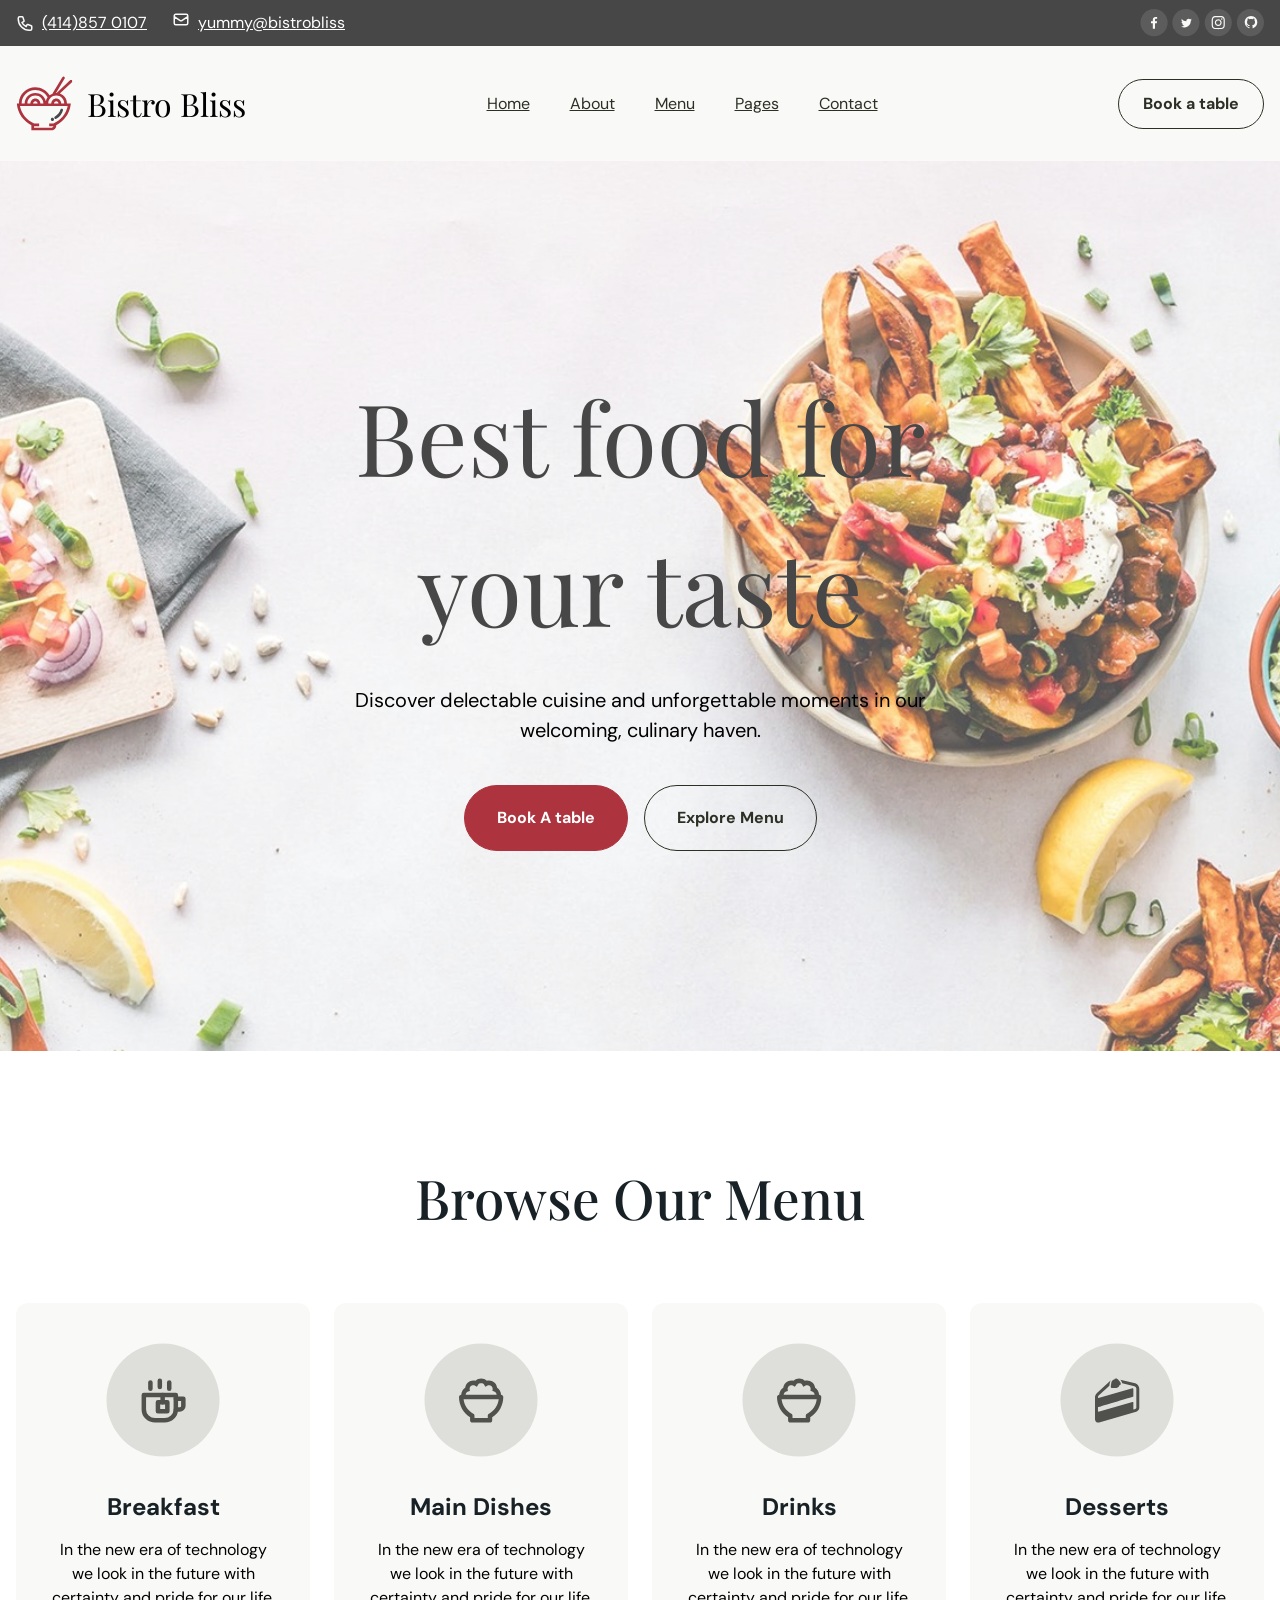
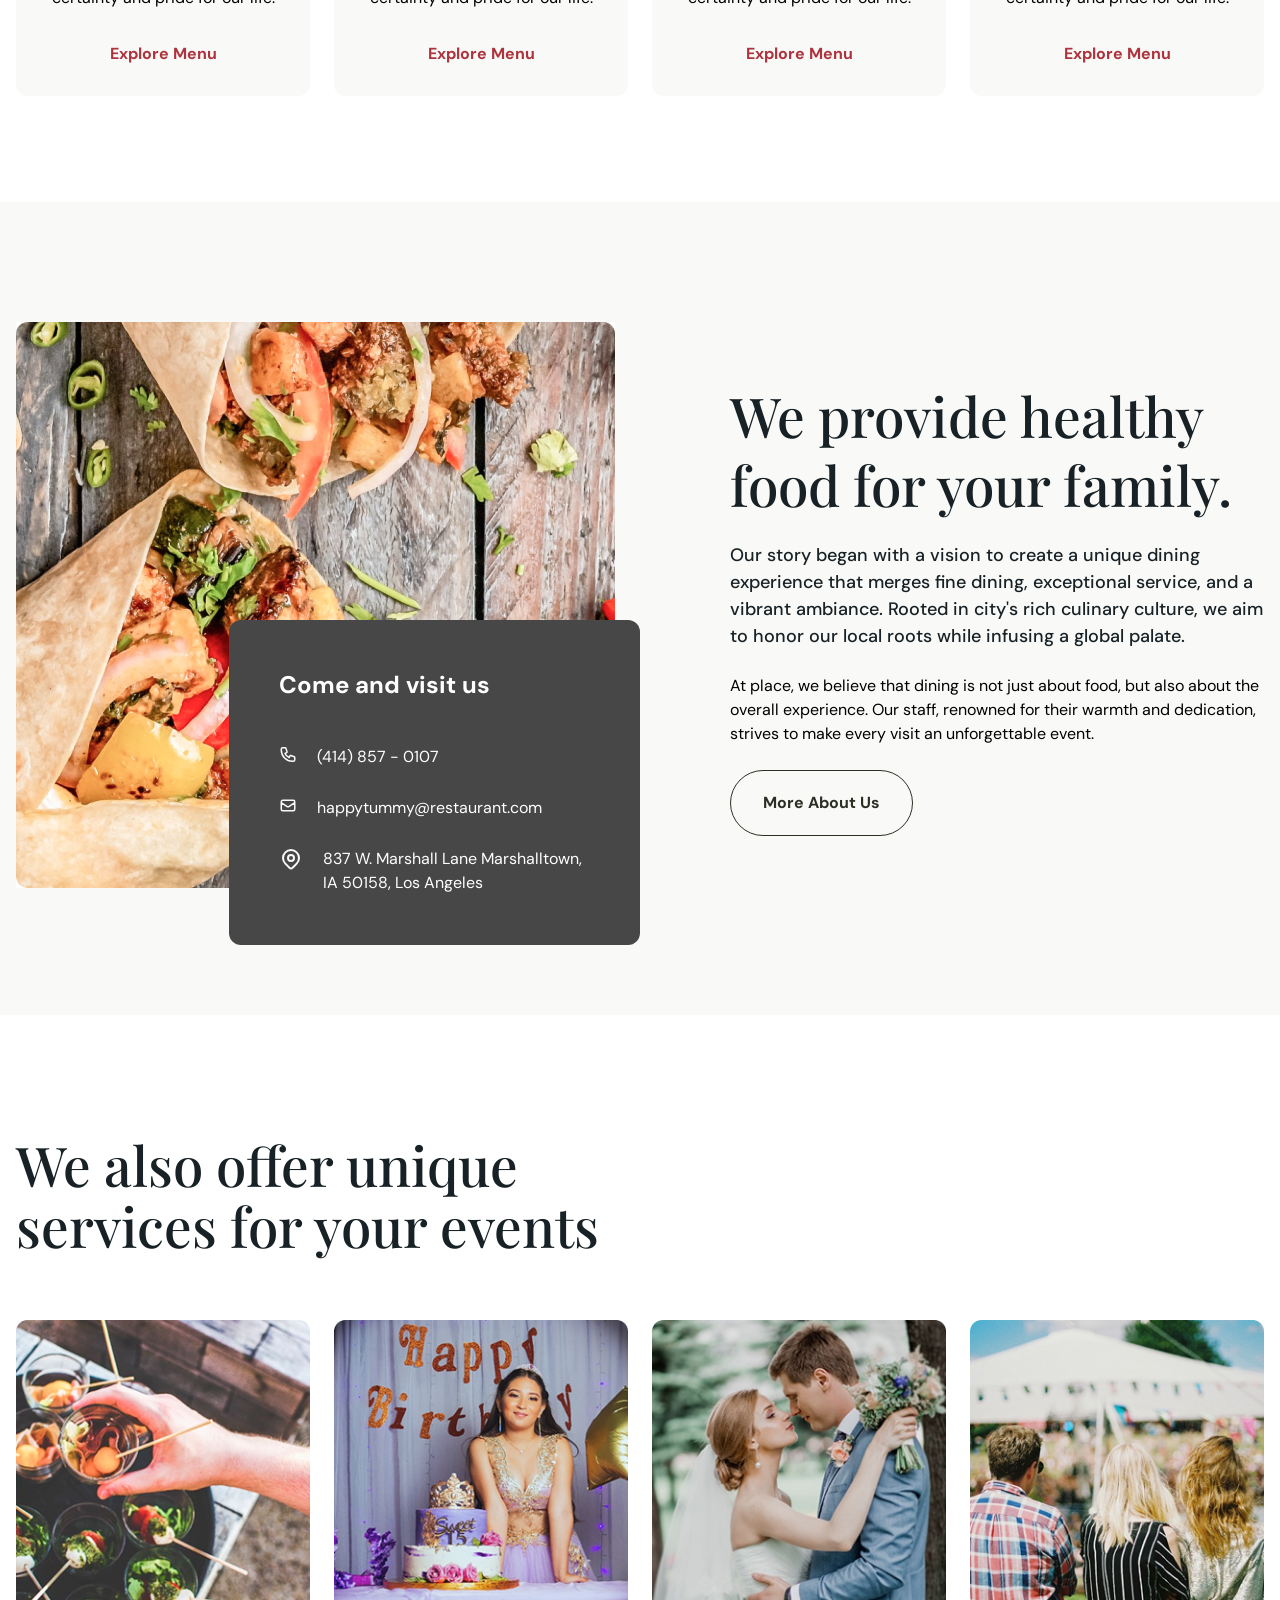
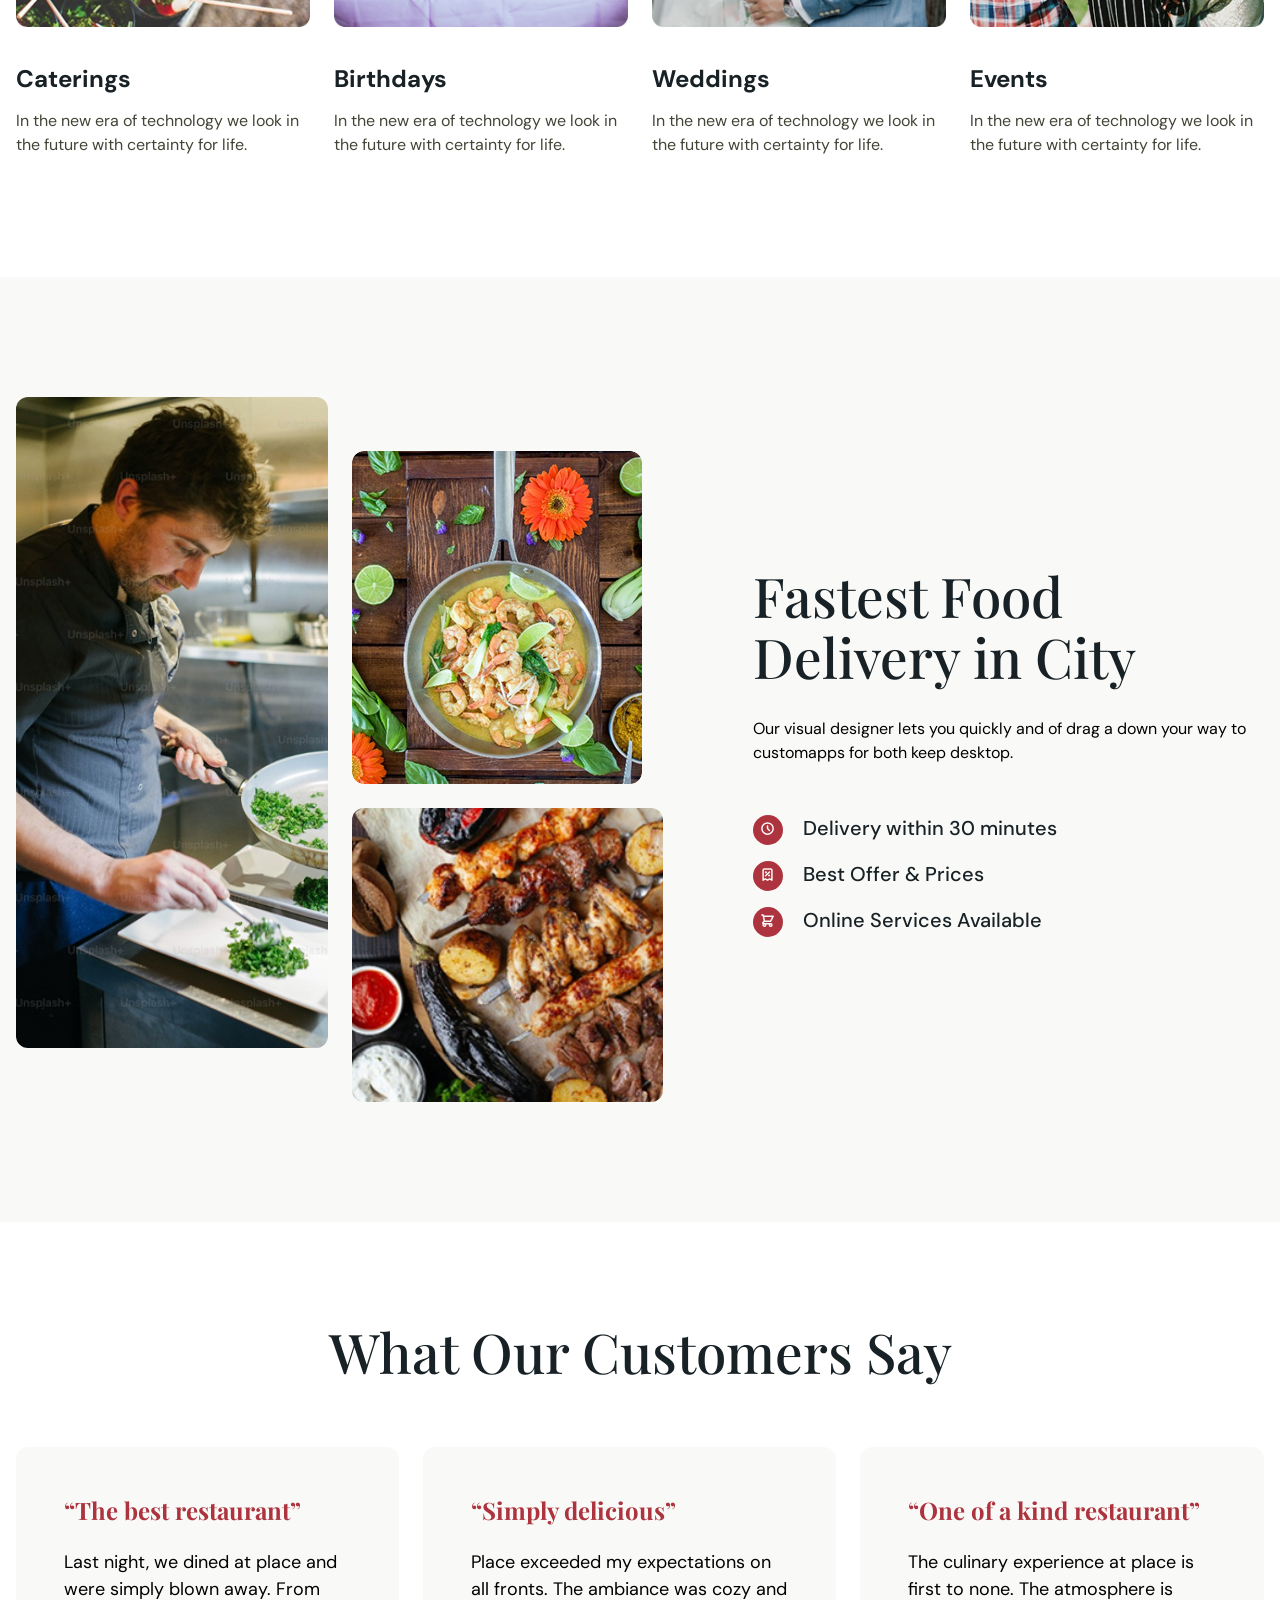
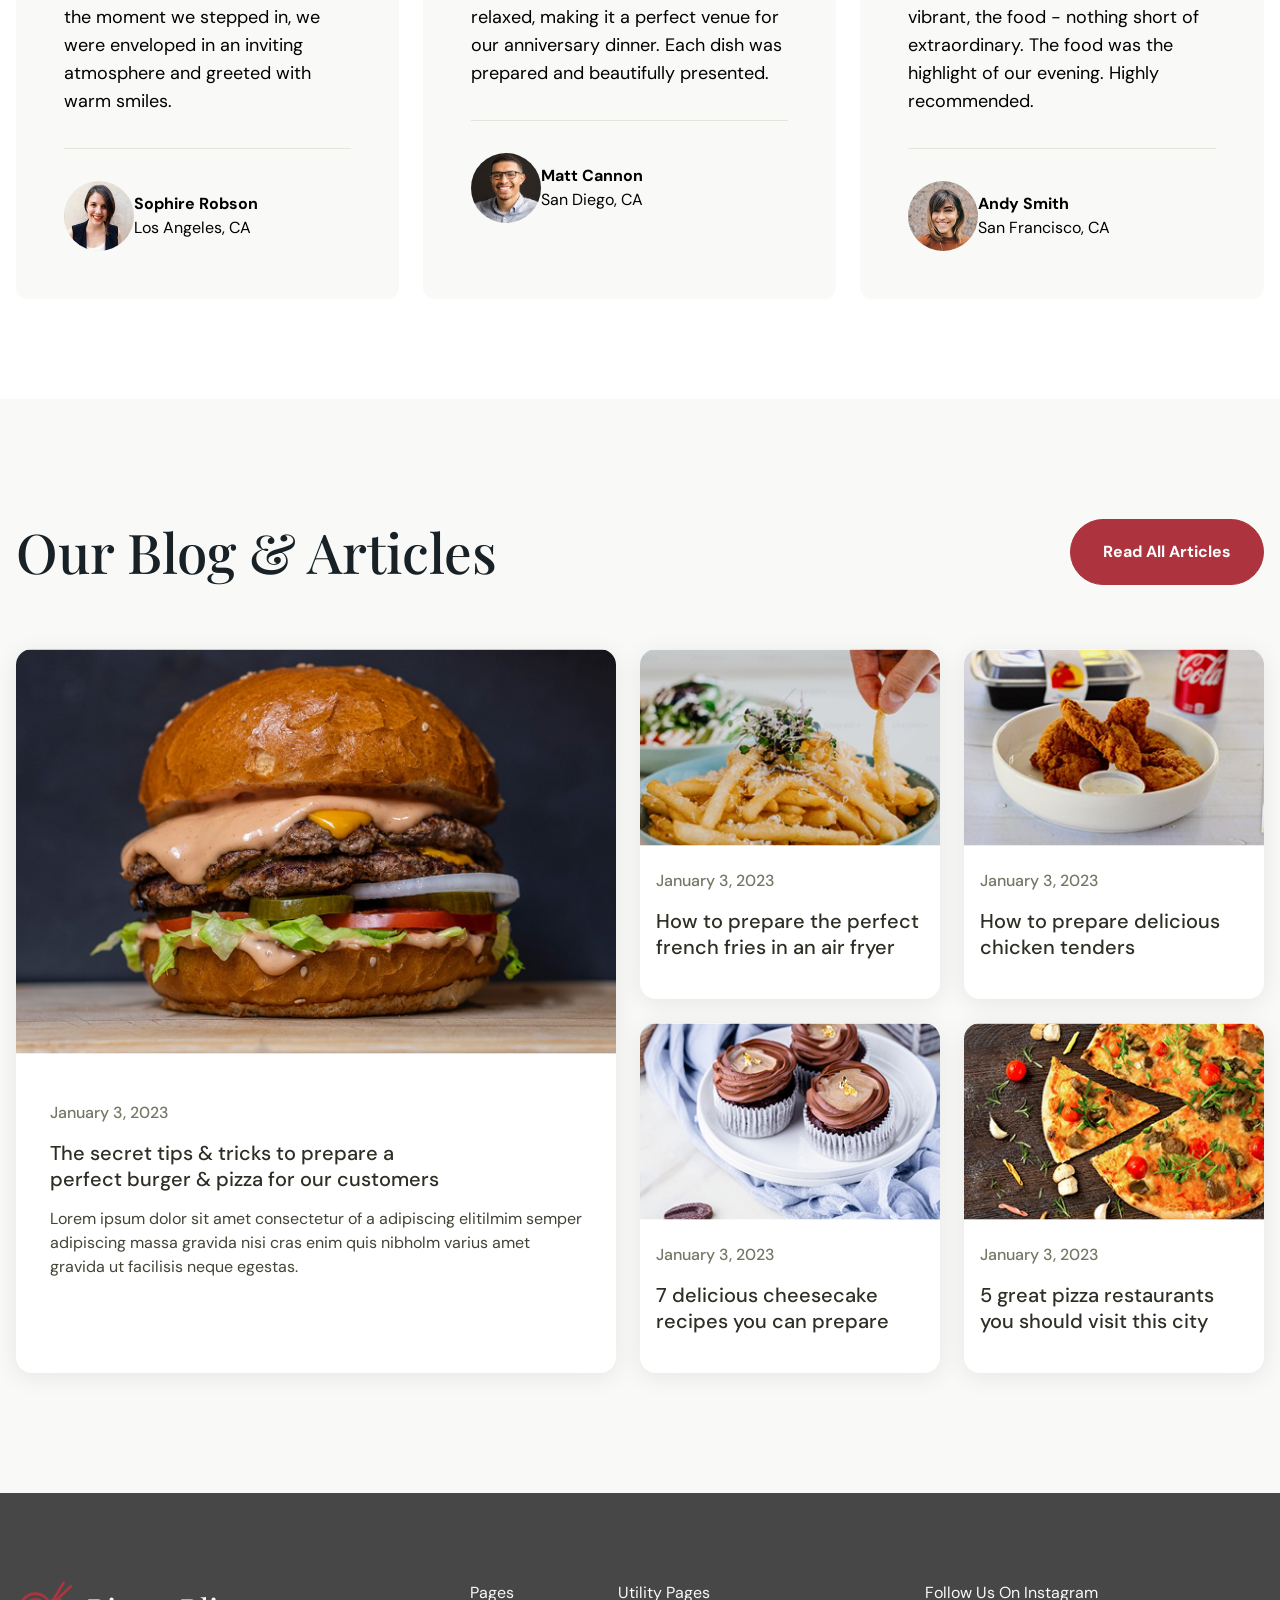
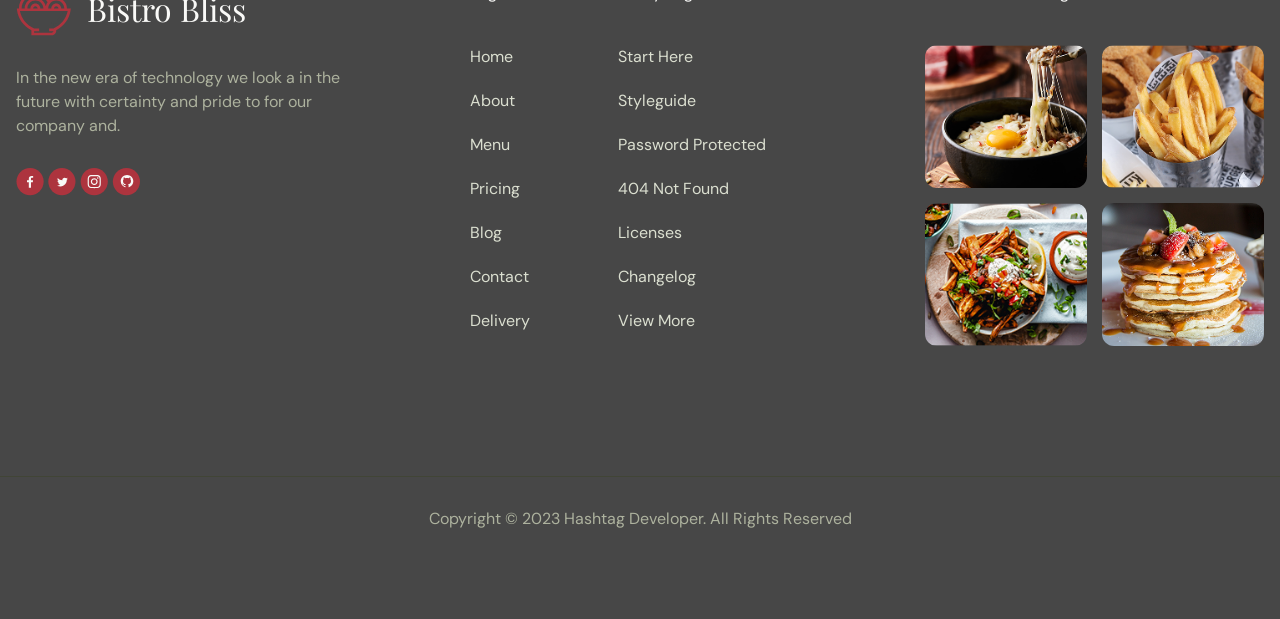
==== commit 09c8245f: "página completada" ====
--- a/index.html
+++ b/index.html
@@ -184,7 +184,7 @@
                 <img class="delivery-img" src="/images/meat.jpg" alt="">
             </div>
             <div class="delivery-info">
-                <h2 class="delivery-info-title">Fastest Food Delivery in City</h2>
+                <h2 class="delivery-title">Fastest Food Delivery in City</h2>
                 <p class="delivery-desc">Our visual designer lets you quickly and of drag a down your way to customapps for both keep desktop. </p>
                 <ul class="delivery-points">
                     <li class="delivery-points-item">Delivery within 30 minutes</li>
@@ -193,7 +193,8 @@
                 </ul>
             </div>
        </section>
-       <section class="opinions">
+       <div class="bg-white">
+        <section class="opinions container">
             <h2 class="opinions-title">What Our Customers Say</h2>
             <div class="opinions-cards">
                 <article class="opinions-card">
@@ -203,8 +204,10 @@
                     From the moment we stepped in, we were enveloped in an inviting atmosphere and greeted with warm smiles.</p>
                     <div class="opinions-card-author">
                         <img src="/images/customer1.png" alt="" class="opinions-card-author-img">
-                        <p class="opinions-card-author name">Sophire Robson</p>
-                        <p class="opinions-card-aurhor-city">Los Angeles, CA</p>
+                        <div class="opinions-card-data">
+                            <p class="opinions-card-author-name">Sophire Robson</p>
+                            <p class="opinions-card-aurhor-city">Los Angeles, CA</p>
+                        </div>
                     </div>
                 </article>
                 <article class="opinions-card">
@@ -215,8 +218,10 @@
                         Each dish was prepared and beautifully presented.</p>
                     <div class="opinions-card-author">
                         <img src="/images/customer2.png" alt="" class="opinions-card-author-img">
-                        <p class="opinions-card-author name">Matt Cannon</p>
-                        <p class="opinions-card-aurhor-city">San Diego, CA</p>
+                        <div class="opinions-card-data">
+                            <p class="opinions-card-author-name">Matt Cannon</p>
+                            <p class="opinions-card-aurhor-city">San Diego, CA</p>
+                        </div>   
                     </div>
                 </article>
                 <article class="opinions-card">
@@ -227,43 +232,56 @@
                         The food was the highlight of our evening. Highly recommended.</p>
                     <div class="opinions-card-author">
                         <img src="/images/customer3.png" alt="" class="opinions-card-author-img">
-                        <p class="opinions-card-author name">Andy Smith</p>
-                        <p class="opinions-card-aurhor-city">San Francisco, CA</p>
-                    </div>
-                </article>
-            </div>
-       </section>
-       <section class="blog">
+                        <div class="opinions-card-data">
+                            <p class="opinions-card-author-name">Andy Smith</p>
+                            <p class="opinions-card-aurhor-city">San Francisco, CA</p>
+                        </div>      
+                    </div>
+                </article>
+            </div>
+        </section>
+       </div> 
+       <section class="blog container">
             <div class="blog-header">
                 <h2 class="blog-title">Our Blog & Articles</h2>
-                <button class="blog-button">Read All Articles</button>
+                <button class="button button-xl button-red">Read All Articles</button>
             </div>
             <div class="blog-articles">
+                <article class="blog-article blog-article-main">
+                    <img class="blog-article-img" src="/images/burguer.jpg" alt="">
+                    <div class="blog-article-data">
+                        <time class="blog-article-date" datetime="">January 3, 2023</time>
+                        <h3 class="blog-article-title">The secret tips & tricks to prepare a perfect burger & pizza for our customers</h3>
+                        <p class="blog-article-desc">Lorem ipsum dolor sit amet consectetur of a adipiscing elitilmim semper adipiscing massa gravida nisi cras enim quis nibholm varius amet gravida ut facilisis neque egestas.</p>
+                    </div> 
+                </article>
                 <article class="blog-article">
-                    <img class="blog-article-img" src="/images/burguer.jpg" alt="">
-                    <time class="blog-article-date" datetime="">January 3, 2023</time>
-                    <h3 class="blog-article-title">The secret tips & tricks to prepare a perfect burger & pizza for our customers</h3>
-                    <p class="blog-article-desc">Lorem ipsum dolor sit amet consectetur of a adipiscing elitilmim semper adipiscing massa gravida nisi cras enim quis nibholm varius amet gravida ut facilisis neque egestas.</p>
+                    <img class="blog-article-img" src="/images/fries.jpg" alt="">
+                    <div class="blog-article-data">
+                        <time class="blog-article-date" datetime="">January 3, 2023</time>
+                        <h3 class="blog-article-title">How to prepare the perfect french fries in an air fryer</h3>
+                    </div>  
                 </article>
                 <article class="blog-article">
-                    <img src="/images/fries.jpg" alt="">
-                    <time class="blog-article-date" datetime="">January 3, 2023</time>
-                    <h3 class="blog-article-title">How to prepare the perfect french fries in an air fryer</h3>
+                    <img class="blog-article-img" src="/images/chikenfry.jpg" alt="">
+                    <div class="blog-article-data">
+                        <time class="blog-article-date" datetime="">January 3, 2023</time>
+                        <h3 class="blog-article-title">How to prepare delicious chicken tenders</h3>
+                    </div>
                 </article>
                 <article class="blog-article">
-                    <img src="/images/chikenfry.jpg" alt="">
-                    <time class="blog-article-date" datetime="">January 3, 2023</time>
-                    <h3 class="blog-article-title">How to prepare delicious chicken tenders</h3>
+                    <img class="blog-article-img" src="/images/muffin.jpg" alt="">
+                    <div class="blog-article-data">
+                        <time class="blog-article-date" datetime="">January 3, 2023</time>
+                        <h3 class="blog-article-title">7 delicious cheesecake recipes you can prepare</h3>
+                    </div>
                 </article>
                 <article class="blog-article">
-                    <img src="/images/muffin.jpg" alt="">
-                    <time class="blog-article-date" datetime="">January 3, 2023</time>
-                    <h3 class="blog-article-title">7 delicious cheesecake recipes you can prepare</h3>
-                </article>
-                <article class="blog-article">
-                    <img src="/images/pizza.jpg" alt="">
-                    <time class="blog-article-date" datetime="">January 3, 2023</time>
-                    <h3 class="blog-article-title">5 great pizza restaurants you should visit this city</h3>
+                    <img class="blog-article-img" src="/images/pizza.jpg" alt="">
+                    <div class="blog-article-data">
+                        <time class="blog-article-date" datetime="">January 3, 2023</time>
+                        <h3 class="blog-article-title">5 great pizza restaurants you should visit this city</h3>
+                    </div> 
                 </article> 
             </div>
 
@@ -279,45 +297,93 @@
                 </div>
                 <p class="footer-info-company-desc">In the new era of technology we look a in the future with certainty and pride to for our company and.</p>
                 <nav class="top-bar-social">
-                    <ul class="">
-                        <li>
-                            <a href="#">Twitter</a>
-                        </li>
-                        <li>
-                            <a href="#">Facebook</a>
-                        </li>
-                        <li>
-                            <a href="#">Instagram</a>
-                        </li>
-                        <li>
-                            <a href="#">GitHub</a>
+                    <ul class="top-bar-social-menu">
+                        <li>
+                            <a href="#">
+                                <svg width="28" height="28" viewBox="0 0 28 28" fill="none" xmlns="http://www.w3.org/2000/svg">
+                                    <g id="2">
+                                    <circle id="BG" cx="14.0723" cy="13.5855" r="13.5855" fill="#F9F9F7" fill-opacity="0.12"/>
+                                    <g id="logo-fb-simple 2">
+                                    <g id="Group">
+                                    <path id="Vector" d="M12.817 19.7065V14.3174H11.0034V12.2171H12.817V10.6682C12.817 8.87078 13.9148 7.89203 15.5183 7.89203C16.2863 7.89203 16.9464 7.94921 17.1388 7.97477V9.85322L16.0267 9.85372C15.1547 9.85372 14.9858 10.2681 14.9858 10.8762V12.2171H17.0656L16.7948 14.3174H14.9858V19.7065H12.817Z" fill="#F9F9F7"/>
+                                    </g>
+                                    </g>
+                                    </g>
+                                </svg>
+                            </a>
+                        </li>
+                        <li>
+                            <a href="#">
+                                <svg width="28" height="28" viewBox="0 0 28 28" fill="none" xmlns="http://www.w3.org/2000/svg">
+                                    <g id="1">
+                                    <circle id="BG" cx="13.9013" cy="13.5855" r="13.5855" fill="#F9F9F7" fill-opacity="0.12"/>
+                                    <g id="logo-twitter 2">
+                                    <g id="Group">
+                                    <path id="Vector" d="M19.9167 10.6613C19.5101 10.8421 19.0809 10.955 18.6291 11.0228C19.0809 10.7517 19.4423 10.3225 19.6005 9.80293C19.1713 10.0514 18.6969 10.2321 18.1773 10.3451C17.7707 9.91588 17.1834 9.64481 16.5508 9.64481C15.331 9.64481 14.337 10.6388 14.337 11.8586C14.337 12.0393 14.3596 12.1975 14.4048 12.3556C12.575 12.2652 10.926 11.3842 9.81907 10.0288C9.63835 10.3677 9.52541 10.7291 9.52541 11.1357C9.52541 11.9038 9.90943 12.5815 10.5194 12.9881C10.1579 12.9655 9.81907 12.8752 9.50282 12.717V12.7396C9.50282 13.8239 10.2709 14.7275 11.2874 14.9308C11.1067 14.976 10.9034 14.9986 10.7001 14.9986C10.5645 14.9986 10.4064 14.976 10.2709 14.9534C10.5645 15.8344 11.3778 16.4895 12.3491 16.4895C11.5811 17.0769 10.6323 17.4383 9.59317 17.4383C9.41246 17.4383 9.23174 17.4383 9.07361 17.4157C10.0676 18.0482 11.2196 18.4097 12.4847 18.4097C16.5734 18.4097 18.8098 15.0212 18.8098 12.0845C18.8098 11.9941 18.8098 11.8812 18.8098 11.7908C19.239 11.4972 19.6231 11.1131 19.9167 10.6613Z" fill="#F9F9F7"/>
+                                    </g>
+                                    </g>
+                                    </g>
+                                </svg>
+                            </a>
+                        </li>
+                        <li>
+                            <a href="#">
+                                <svg width="28" height="28" viewBox="0 0 28 28" fill="none" xmlns="http://www.w3.org/2000/svg">
+                                    <g id="3">
+                                    <circle id="BG" cx="14.2435" cy="13.5855" r="13.5855" fill="#F9F9F7" fill-opacity="0.12"/>
+                                    <g id="logo-instagram 1">
+                                    <g id="Group">
+                                    <path id="Vector" d="M14.2451 8.20053C16.0003 8.20053 16.2082 8.2071 16.9015 8.23872C17.3184 8.24382 17.7313 8.32037 18.1223 8.46504C18.4059 8.5744 18.6634 8.74191 18.8783 8.95681C19.0932 9.17171 19.2607 9.42922 19.3701 9.71278C19.5148 10.1038 19.5913 10.5167 19.5964 10.9336C19.6277 11.627 19.6346 11.8348 19.6346 13.59C19.6346 15.3451 19.628 15.553 19.5964 16.2464C19.5913 16.6632 19.5148 17.0762 19.3701 17.4672C19.2607 17.7507 19.0932 18.0082 18.8783 18.2231C18.6634 18.438 18.4059 18.6056 18.1223 18.7149C17.7313 18.8596 17.3184 18.9361 16.9015 18.9412C16.2085 18.9725 16.0006 18.9794 14.2451 18.9794C12.4897 18.9794 12.2818 18.9729 11.5888 18.9412C11.1719 18.9361 10.759 18.8596 10.368 18.7149C10.0844 18.6056 9.82688 18.438 9.61199 18.2231C9.39709 18.0082 9.22957 17.7507 9.12021 17.4672C8.97554 17.0762 8.89899 16.6632 8.89389 16.2464C8.86259 15.553 8.8557 15.3451 8.8557 13.59C8.8557 11.8348 8.86228 11.627 8.89389 10.9336C8.89899 10.5167 8.97554 10.1038 9.12021 9.71278C9.22957 9.42922 9.39709 9.17171 9.61199 8.95681C9.82688 8.74191 10.0844 8.5744 10.368 8.46504C10.759 8.32037 11.1719 8.24382 11.5888 8.23872C12.2821 8.20742 12.49 8.20053 14.2451 8.20053ZM14.2451 7.01602C12.4609 7.01602 12.2361 7.02353 11.5349 7.05546C10.9893 7.06632 10.4495 7.16962 9.93848 7.36098C9.50007 7.52616 9.103 7.785 8.77494 8.11945C8.44019 8.44763 8.18112 8.84493 8.01584 9.28362C7.82448 9.79467 7.72118 10.3345 7.71032 10.8801C7.67902 11.5806 7.67151 11.8054 7.67151 13.5897C7.67151 15.3739 7.67902 15.5987 7.71095 16.2999C7.7218 16.8455 7.82511 17.3853 8.01647 17.8963C8.18156 18.335 8.44041 18.7323 8.77494 19.0605C9.10318 19.395 9.50048 19.6539 9.9391 19.819C10.4502 20.0103 10.99 20.1136 11.5356 20.1245C12.2367 20.1558 12.4606 20.1639 14.2458 20.1639C16.031 20.1639 16.2548 20.1564 16.956 20.1245C17.5016 20.1136 18.0414 20.0103 18.5524 19.819C18.989 19.6498 19.3854 19.3913 19.7164 19.0601C20.0473 18.729 20.3055 18.3324 20.4745 17.8957C20.6658 17.3847 20.7691 16.8449 20.78 16.2993C20.8113 15.5987 20.8188 15.3739 20.8188 13.5897C20.8188 11.8054 20.8113 11.5806 20.7793 10.8794C20.7685 10.3338 20.6652 9.79404 20.4738 9.28299C20.3087 8.84436 20.0499 8.44706 19.7154 8.11883C19.3871 7.7843 18.9898 7.52545 18.5512 7.36036C18.0401 7.16899 17.5003 7.06569 16.9547 7.05484C16.2542 7.02353 16.0294 7.01602 14.2451 7.01602Z" fill="#F9F9F7"/>
+                                    <path id="Vector_2" d="M14.2435 10.2176C13.5759 10.2176 12.9232 10.4155 12.3681 10.7865C11.8129 11.1574 11.3803 11.6846 11.1248 12.3014C10.8693 12.9183 10.8024 13.597 10.9327 14.2519C11.0629 14.9067 11.3844 15.5082 11.8565 15.9803C12.3286 16.4524 12.9301 16.7739 13.585 16.9041C14.2398 17.0344 14.9185 16.9675 15.5354 16.712C16.1522 16.4565 16.6794 16.0239 17.0503 15.4687C17.4213 14.9136 17.6192 14.2609 17.6192 13.5933C17.6192 12.698 17.2636 11.8394 16.6305 11.2063C15.9974 10.5732 15.1388 10.2176 14.2435 10.2176ZM14.2435 15.7845C13.8101 15.7845 13.3865 15.656 13.0261 15.4152C12.6658 15.1744 12.385 14.8322 12.2191 14.4318C12.0533 14.0314 12.0099 13.5908 12.0944 13.1658C12.179 12.7407 12.3877 12.3503 12.6941 12.0439C13.0005 11.7374 13.391 11.5287 13.816 11.4442C14.2411 11.3596 14.6817 11.403 15.0821 11.5689C15.4825 11.7347 15.8247 12.0156 16.0654 12.3759C16.3062 12.7363 16.4347 13.1599 16.4347 13.5933C16.4347 14.1744 16.2039 14.7318 15.7929 15.1427C15.382 15.5536 14.8247 15.7845 14.2435 15.7845Z" fill="#F9F9F7"/>
+                                    <path id="Vector_3" d="M17.7641 10.8711C18.1997 10.8711 18.5529 10.5179 18.5529 10.0823C18.5529 9.6466 18.1997 9.29343 17.7641 9.29343C17.3284 9.29343 16.9752 9.6466 16.9752 10.0823C16.9752 10.5179 17.3284 10.8711 17.7641 10.8711Z" fill="#F9F9F7"/>
+                                    </g>
+                                    </g>
+                                    </g>
+                                </svg>
+                            </a>
+                        </li>
+                        <li>
+                            <a href="#">
+                                <svg width="28" height="28" viewBox="0 0 28 28" fill="none" xmlns="http://www.w3.org/2000/svg">
+                                    <g id="4">
+                                    <circle id="BG" cx="14.4145" cy="13.5855" r="13.5855" fill="#F9F9F7" fill-opacity="0.12"/>
+                                    <g id="logo-github 1">
+                                    <g id="Group">
+                                    <path id="Vector" fill-rule="evenodd" clip-rule="evenodd" d="M15.0219 7.01602C11.5373 7.01602 8.73389 9.81945 8.73389 13.3041C8.73389 16.0813 10.5417 18.4393 13.0307 19.2777C13.3451 19.3301 13.4499 19.1467 13.4499 18.9633C13.4499 18.8061 13.4499 18.4131 13.4499 17.8891C11.6945 18.2821 11.3277 17.0507 11.3277 17.0507C11.0395 16.3171 10.6203 16.1337 10.6203 16.1337C10.0439 15.7407 10.6727 15.7407 10.6727 15.7407C11.3015 15.7931 11.6421 16.3957 11.6421 16.3957C12.1923 17.3651 13.1093 17.0769 13.4761 16.9197C13.5285 16.5005 13.6857 16.2385 13.8691 16.0813C12.4805 15.9241 11.0133 15.3739 11.0133 12.9635C11.0133 12.2823 11.2491 11.7059 11.6683 11.2867C11.6159 11.1295 11.3801 10.5007 11.7207 9.60984C11.7207 9.60984 12.2447 9.45264 13.4499 10.2649C13.9477 10.1338 14.4979 10.0552 15.0219 10.0552C15.5459 10.0552 16.0962 10.1338 16.594 10.2649C17.7992 9.45264 18.3232 9.60984 18.3232 9.60984C18.6638 10.4745 18.4542 11.1033 18.3756 11.2867C18.7686 11.7321 19.0306 12.2823 19.0306 12.9635C19.0306 15.3739 17.5634 15.8979 16.1486 16.0551C16.3844 16.2385 16.5678 16.6315 16.5678 17.2079C16.5678 18.0463 16.5678 18.7275 16.5678 18.9371C16.5678 19.0943 16.6726 19.3039 17.0132 19.2515C19.5022 18.4393 21.31 16.0813 21.31 13.3041C21.31 9.81945 18.5066 7.01602 15.0219 7.01602Z" fill="#F9F9F7"/>
+                                    </g>
+                                    </g>
+                                    </g>
+                                </svg>
+                            </a>
                         </li>
                     </ul>   
                 </nav>
             </div>
-            <div class="footer-info-pages">
-                <h3 class="footer-info-pages-title">Pages</h3>
-                <ul class="footer-info-pages-menu">
-                    <li class="footer-info-pages-menu-item">Home</li>
-                    <li class="footer-info-pages-menu-item">About</li>
-                    <li class="footer-info-pages-menu-item">Menu</li>
-                    <li class="footer-info-pages-menu-item">Pricing</li>
-                    <li class="footer-info-pages-menu-item">Blog</li>
-                    <li class="footer-info-pages-menu-item">Contact</li>
-                    <li class="footer-info-pages-menu-item">Delivery</li>
-                </ul>
-            </div>
-            <div class="footer-info-utility">  
-                <h3 class="footer-info-utility-title">Utility Pages</h3>
-                <ul class="footer-info-utility-menu">
-                    <li class="footer-info-utility-menu-item">Start Here</li>
-                    <li class="footer-info-utility-menu-item">Styleguide</li>
-                    <li class="footer-info-utility-menu-item">Password Protected</li>
-                    <li class="footer-info-utility-menu-item">404 Not Found</li>
-                    <li class="footer-info-utility-menu-item">Licenses</li>
-                    <li class="footer-info-utility-menu-item">Changelog</li>
-                    <li class="footer-info-utility-menu-item">View More</li>
-                </ul>
+            <div class="footer-info-menus">
+                <div class="footer-info-pages">
+                    <h3 class="footer-info-pages-title">Pages</h3>
+                    <ul class="footer-info-pages-menu">
+                        <li class="footer-info-pages-menu-item">Home</li>
+                        <li class="footer-info-pages-menu-item">About</li>
+                        <li class="footer-info-pages-menu-item">Menu</li>
+                        <li class="footer-info-pages-menu-item">Pricing</li>
+                        <li class="footer-info-pages-menu-item">Blog</li>
+                        <li class="footer-info-pages-menu-item">Contact</li>
+                        <li class="footer-info-pages-menu-item">Delivery</li>
+                    </ul>
+                </div>
+                <div class="footer-info-utility">  
+                    <h3 class="footer-info-utility-title">Utility Pages</h3>
+                    <ul class="footer-info-utility-menu">
+                        <li class="footer-info-utility-menu-item">Start Here</li>
+                        <li class="footer-info-utility-menu-item">Styleguide</li>
+                        <li class="footer-info-utility-menu-item">Password Protected</li>
+                        <li class="footer-info-utility-menu-item">404 Not Found</li>
+                        <li class="footer-info-utility-menu-item">Licenses</li>
+                        <li class="footer-info-utility-menu-item">Changelog</li>
+                        <li class="footer-info-utility-menu-item">View More</li>
+                    </ul>
+                </div>
             </div>
             <div class="footer-info-instagram">
                 <h3 class="footer-info-instagram-title">Follow Us On Instagram</h3>
--- a/css/styles.css
+++ b/css/styles.css
@@ -12,6 +12,8 @@
 @import "/css/02-elements/about-us.css";
 @import "/css/02-elements/services.css";
 @import "/css/02-elements/delivery.css";
+@import "/css/02-elements/opinions.css";
+@import "/css/02-elements/blog.css";
 @import "/css/02-elements/footer.css";
 
 /*Components*/
